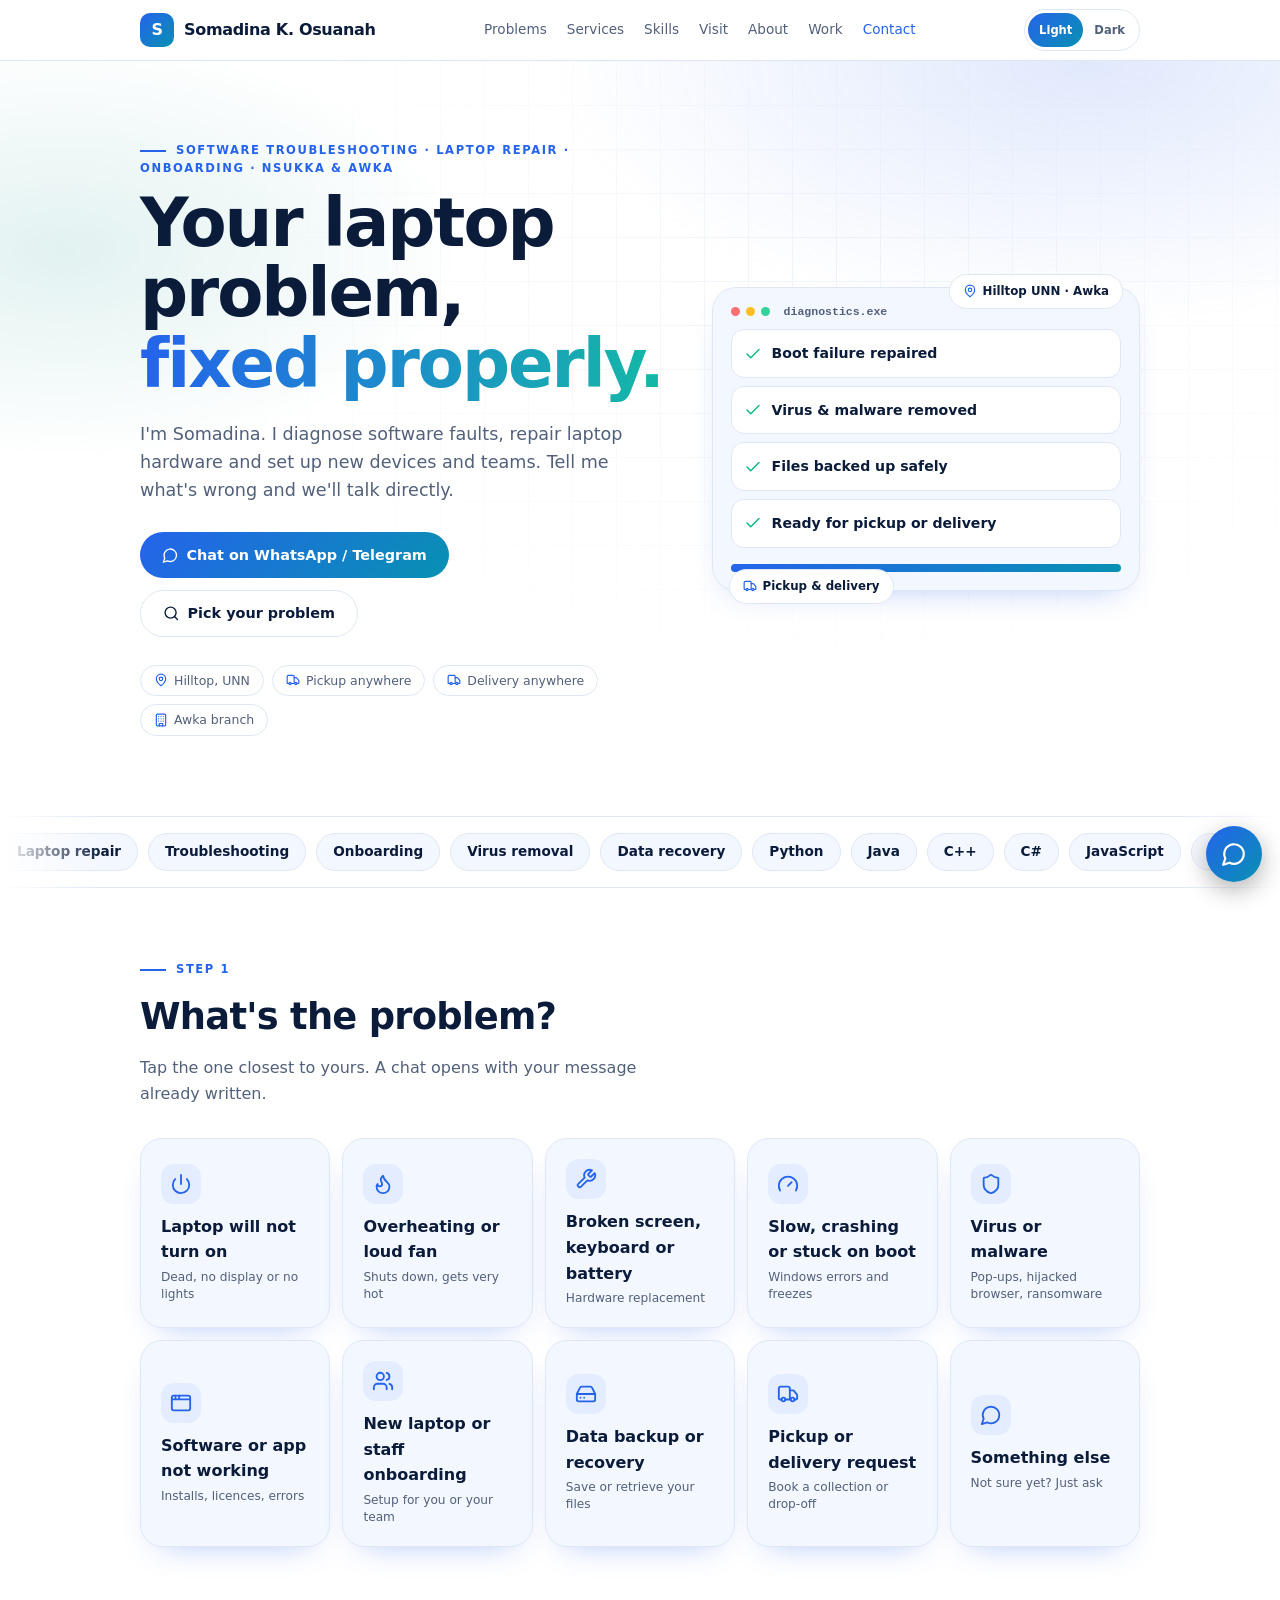
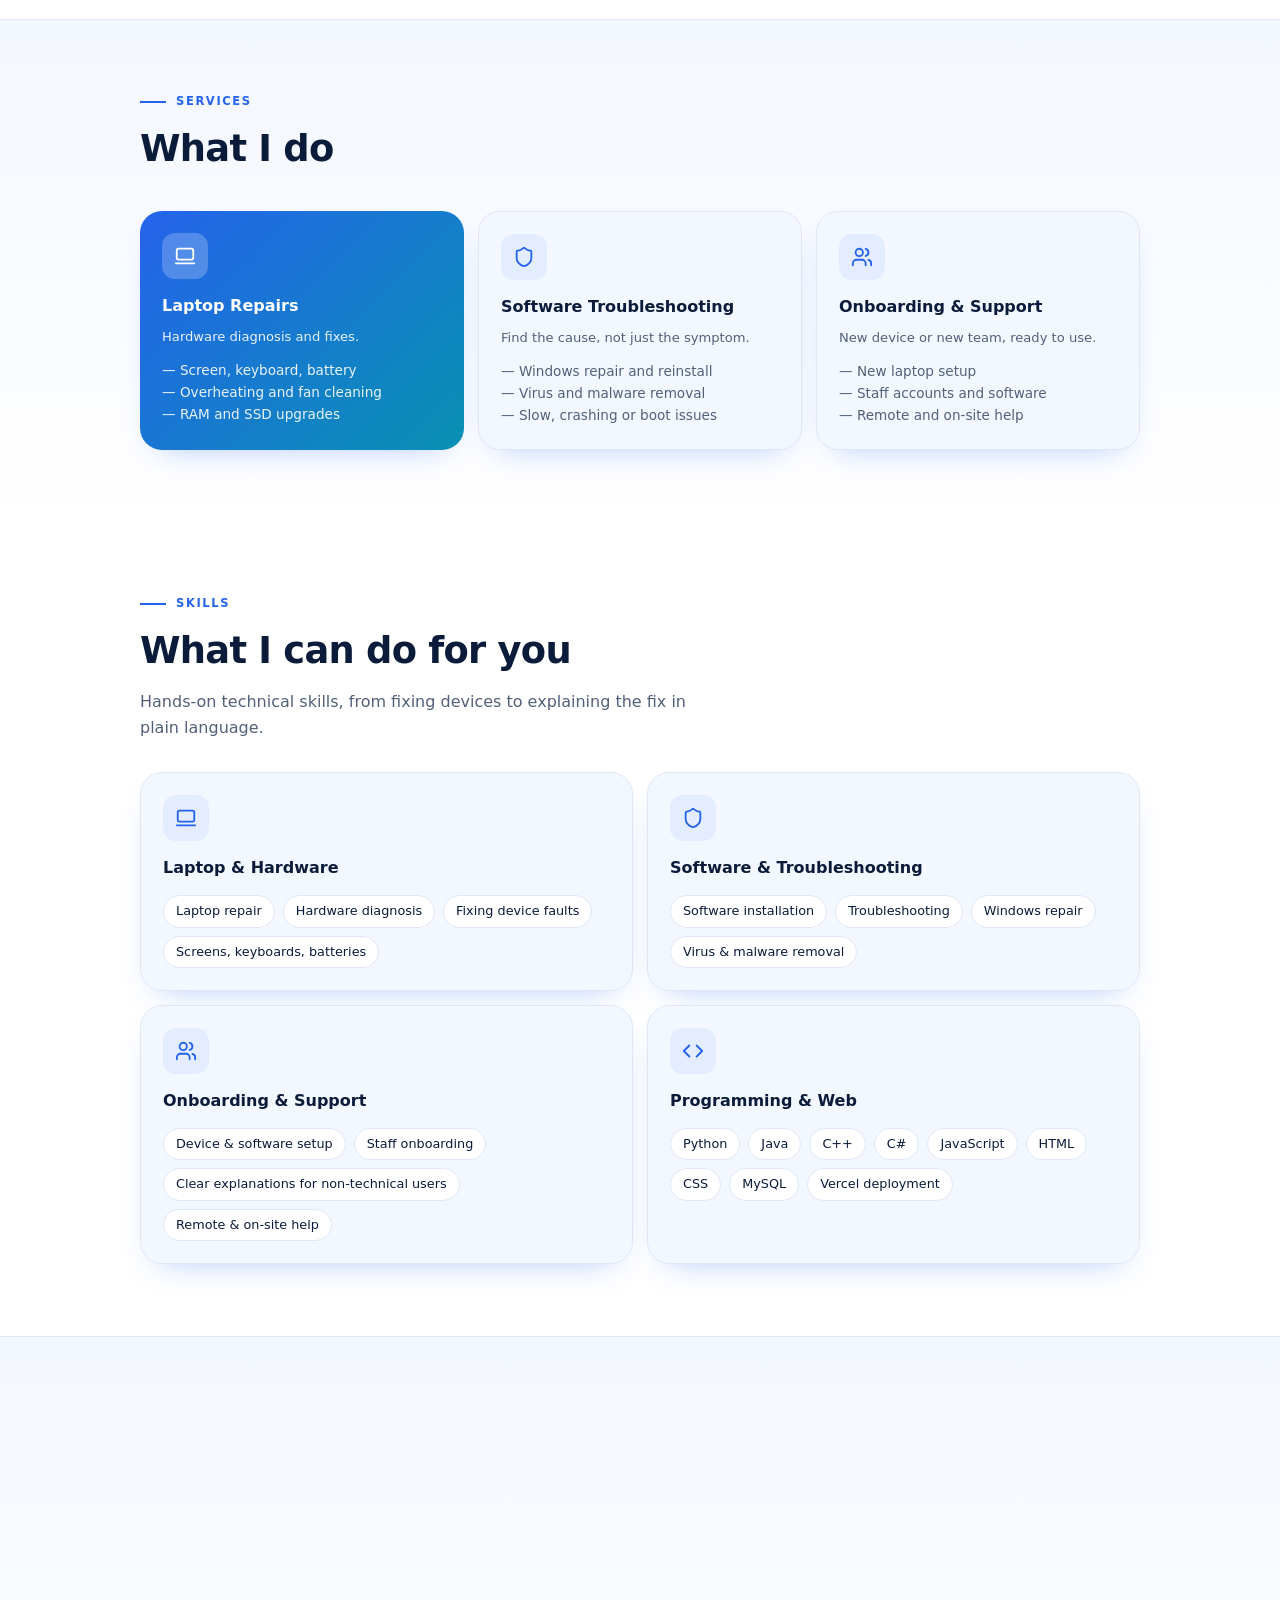
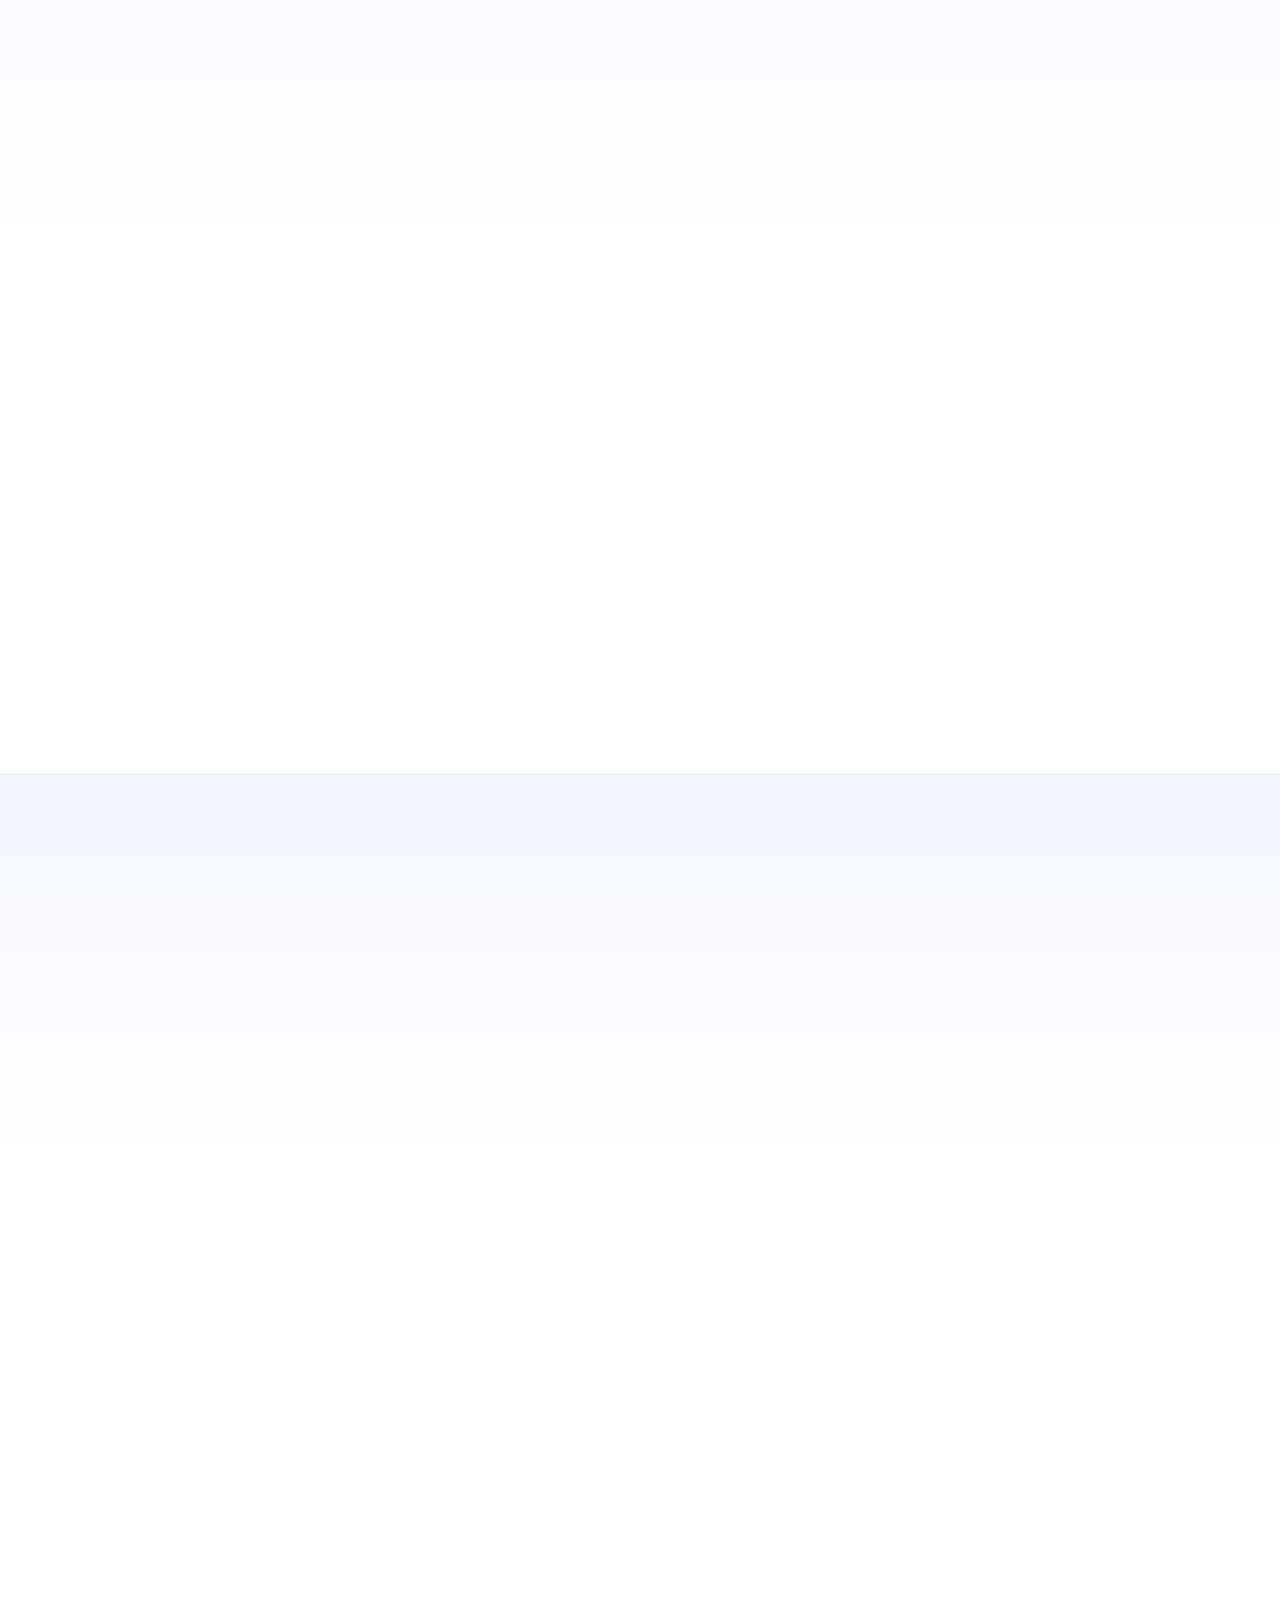
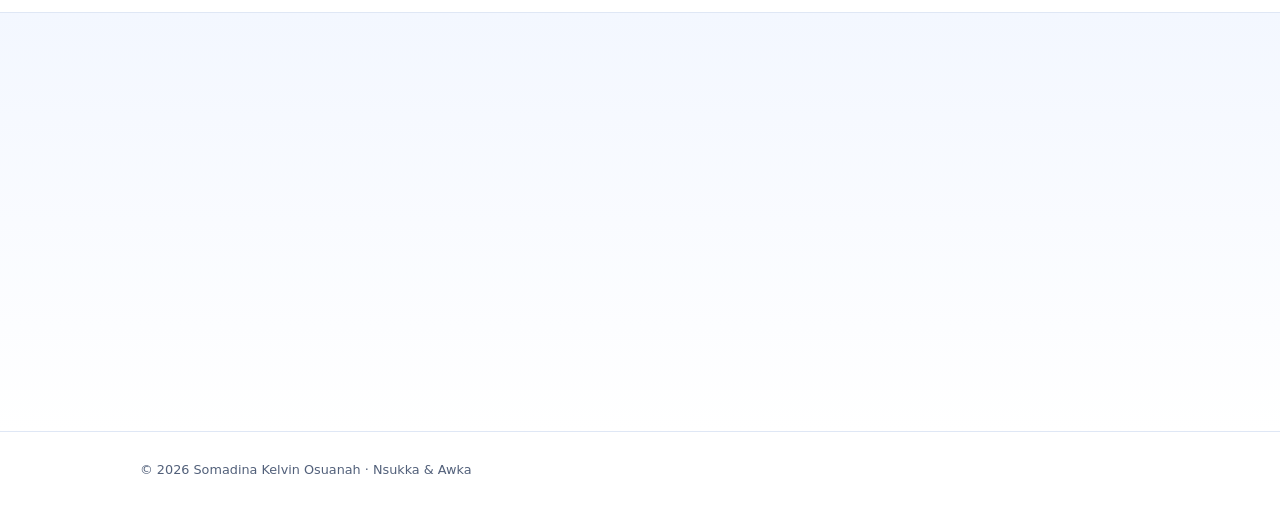
==== index.html @ 4b875bbc "Rename Index.html to index.html" ====
<!DOCTYPE html>
<html lang="en" data-theme="dark">
<head>
<meta charset="UTF-8">
<meta name="viewport" content="width=device-width, initial-scale=1, viewport-fit=cover">
<meta name="theme-color" content="#060b1a">
<title>Somadina Kelvin Osuanah | Software Troubleshooting & Laptop Repair</title>
<meta name="description" content="Software troubleshooting, laptop repairs and tech onboarding. Chat directly on WhatsApp or Telegram.">
<script>
/* Runs before first paint: sets saved theme (no flash) and enables animations only when JS works */
(function(d){d.className='js';var t='dark';try{t=localStorage.getItem('sk_theme')}catch(e){}if(t!=='light'&&t!=='dark')t=(window.matchMedia&&matchMedia('(prefers-color-scheme: light)').matches)?'light':'dark';d.dataset.theme=t})(document.documentElement)
</script>
<style>
:root{--r:22px;--f:system-ui,-apple-system,"Segoe UI",Roboto,"Helvetica Neue",Arial,sans-serif;--e:cubic-bezier(.22,.8,.3,1)}
[data-theme=light]{--bg:#fff;--fg:#0b1b3a;--muted:#52607a;--card:#f3f7ff;--line:#dfe7f5;--a:#2563eb;--tint:#e3edff;--btn:linear-gradient(135deg,#2563eb,#0891b2);--btn-fg:#fff;--sh:0 14px 34px -20px rgba(37,99,235,.45);--glow:radial-gradient(60% 50% at 85% 0%,rgba(37,99,235,.14),transparent 70%),radial-gradient(45% 40% at 5% 25%,rgba(13,148,136,.12),transparent 70%)}
[data-theme=dark]{--bg:#060b1a;--fg:#eaf0ff;--muted:#93a3c4;--card:#0e1630;--line:#1e2b4f;--a:#5b9bff;--tint:#13244d;--btn:linear-gradient(135deg,#3b82f6,#22d3ee);--btn-fg:#04122b;--sh:0 0 0 1px rgba(91,155,255,.07),0 18px 40px -22px rgba(59,130,246,.55);--glow:radial-gradient(60% 50% at 85% 0%,rgba(91,155,255,.28),transparent 70%),radial-gradient(45% 40% at 5% 25%,rgba(139,92,246,.2),transparent 70%)}
*{box-sizing:border-box;margin:0}
html{scroll-behavior:smooth}
body{font-family:var(--f);-webkit-text-size-adjust:100%;-webkit-tap-highlight-color:transparent;padding:env(safe-area-inset-top) env(safe-area-inset-right) env(safe-area-inset-bottom) env(safe-area-inset-left);background:var(--bg);color:var(--fg);line-height:1.6;transition:background .3s,color .3s}
a{color:inherit}
.wrap{max-width:1040px;margin:0 auto;padding:0 20px}
section{padding:72px 0}
h1{font-size:clamp(2.2rem,7vw,4.2rem);line-height:1.05;letter-spacing:-.03em;font-weight:800}
h2{font-size:clamp(1.6rem,4vw,2.3rem);letter-spacing:-.02em;font-weight:800;margin-bottom:8px}
.eyebrow{font-size:.72rem;letter-spacing:.14em;text-transform:uppercase;color:var(--a);font-weight:700;margin-bottom:10px}
.sub{color:var(--muted);max-width:560px}
header{position:sticky;top:0;z-index:20;background:var(--bg);border-bottom:1px solid var(--line)}
@media(min-width:900px) and (hover:hover){header{background:color-mix(in srgb,var(--bg) 85%,transparent);-webkit-backdrop-filter:blur(12px);backdrop-filter:blur(12px)}}
.bar{display:flex;align-items:center;justify-content:space-between;height:60px;gap:12px}
.brand{font-weight:800;text-decoration:none;letter-spacing:-.02em}
nav{display:flex;gap:20px;font-size:.85rem;color:var(--muted)}
nav a{text-decoration:none}nav a:hover{color:var(--fg)}
.themes{display:flex;border:1px solid var(--line);border-radius:99px;padding:3px}
.themes button{min-height:34px;border:0;background:none;color:var(--muted);font:600 .72rem var(--f);padding:6px 11px;border-radius:99px;cursor:pointer}
.themes button.on{background:var(--btn);color:var(--btn-fg)}
.btn{min-height:46px;display:inline-flex;align-items:center;justify-content:center;gap:8px;border:0;cursor:pointer;font:700 .9rem var(--f);padding:14px 22px;border-radius:99px;background:var(--btn);color:var(--btn-fg);text-decoration:none;transition:transform .15s}
.btn:hover{transform:translateY(-2px)}
.btn.ghost{background:none;color:var(--fg);border:1px solid var(--line)}
.hero{background:var(--glow);padding:80px 0 80px;position:relative;overflow:hidden}
.hero p{margin:20px 0 28px;font-size:1.1rem;color:var(--muted);max-width:560px}
.row{display:flex;flex-wrap:wrap;gap:12px}
.tags{display:flex;flex-wrap:wrap;gap:8px;margin-top:28px}
.tags span{border:1px solid var(--line);border-radius:99px;padding:5px 13px;font-size:.78rem;color:var(--muted)}
.grid{display:grid;gap:14px;margin-top:32px}
.g4{grid-template-columns:repeat(auto-fill,minmax(230px,1fr))}
.g3{grid-template-columns:repeat(auto-fill,minmax(290px,1fr))}
.card{background:var(--card);border:1px solid var(--line);border-radius:var(--r);padding:22px;box-shadow:var(--sh);text-align:left;color:var(--fg);font:inherit}
button.card{cursor:pointer;transition:transform .15s,border-color .15s}
button.card:hover{transform:translateY(-3px);border-color:var(--fg)}
.card b{display:block;font-size:1rem;margin-bottom:4px}
.card small{color:var(--muted);font-size:.82rem}
.num{font-size:2.6rem;font-weight:800;line-height:1;margin-bottom:10px;display:block;color:transparent;-webkit-text-stroke:1.5px #f97316}
.card ul{list-style:none;padding:0;margin-top:12px;font-size:.85rem;color:var(--muted)}
.card li:before{content:"— "}
.band{background:linear-gradient(180deg,var(--card),var(--bg));border-top:1px solid var(--line)}
.contact{display:grid;gap:12px;margin-top:28px;max-width:420px}
footer{border-top:1px solid var(--line);padding:28px 0;font-size:.8rem;color:var(--muted)}
.fab{position:fixed;right:max(18px,env(safe-area-inset-right));bottom:max(18px,env(safe-area-inset-bottom));z-index:30;width:56px;height:56px;border-radius:50%;border:0;background:var(--btn);color:var(--btn-fg);font:800 .7rem var(--f);cursor:pointer;box-shadow:0 8px 24px rgba(0,0,0,.3)}
dialog{border:1px solid var(--line);border-radius:24px;background:var(--bg);color:var(--fg);padding:26px;width:min(440px,92vw)}
dialog::backdrop{background:rgba(0,0,0,.65)}
dialog label{display:block;font-size:.75rem;font-weight:600;color:var(--muted);margin:14px 0 6px}
dialog input,dialog select,dialog textarea{width:100%;padding:12px 14px;border-radius:12px;border:1px solid var(--line);background:var(--card);color:var(--fg);font:inherit;font-size:16px}
.two{display:grid;grid-template-columns:1fr 1fr;gap:10px;margin-top:20px}
#toast{position:fixed;left:50%;bottom:90px;transform:translate(-50%,20px);opacity:0;background:var(--fg);color:var(--bg);padding:12px 18px;border-radius:12px;font-size:.82rem;font-weight:600;transition:.3s;z-index:50;pointer-events:none;max-width:90vw;text-align:center}
#toast.show{opacity:1;transform:translate(-50%,0)}

.i{width:1.25em;height:1.25em;stroke:currentColor;fill:none;stroke-width:2;stroke-linecap:round;stroke-linejoin:round;flex:none}
.ico{width:46px;height:46px;border-radius:13px;border:0;background:var(--tint);color:var(--a);display:grid;place-items:center;margin-bottom:14px}
.ico .i{width:22px;height:22px}
.btn .i{width:1.15em;height:1.15em}
.fab .i{width:26px;height:26px}.fab{display:grid;place-items:center}
.tags span{display:inline-flex;align-items:center;gap:6px}.tags .i{width:14px;height:14px;color:var(--a)}
.hl{background:linear-gradient(90deg,var(--a),#14b8a6);-webkit-background-clip:text;background-clip:text;color:transparent;-webkit-text-fill-color:transparent}
.chips{display:flex;flex-wrap:wrap;gap:8px;margin-top:14px}.chips span{border:1px solid var(--line);background:var(--bg);border-radius:99px;padding:5px 12px;font-size:.8rem}
.loc .i{color:var(--a)}
.g2{grid-template-columns:repeat(auto-fill,minmax(250px,1fr))}
.loc{display:flex;gap:10px;align-items:flex-start;color:var(--muted);font-size:.88rem;margin-top:14px;max-width:420px}.loc .i{margin-top:3px;color:var(--fg)}

.brand{display:flex;align-items:center;gap:10px}
.lg{font-style:normal;width:34px;height:34px;border-radius:10px;background:var(--btn);color:var(--btn-fg);display:grid;place-items:center}
.eyebrow:before{content:"";display:inline-block;width:26px;height:2px;background:var(--a);margin-right:10px;vertical-align:middle}
.hero:before{content:"";position:absolute;inset:0;opacity:.5;background-image:linear-gradient(var(--line) 1px,transparent 1px),linear-gradient(90deg,var(--line) 1px,transparent 1px);background-size:44px 44px;-webkit-mask-image:radial-gradient(70% 70% at 65% 30%,#000,transparent 75%);mask-image:radial-gradient(70% 70% at 65% 30%,#000,transparent 75%)}
.hg{position:relative;display:grid;gap:48px;align-items:center}
@media(min-width:900px){.hg{grid-template-columns:1.1fr .9fr}}
.dev{position:relative;background:var(--card);border:1px solid var(--line);border-radius:24px;padding:18px;box-shadow:var(--sh)}
.dh{display:flex;align-items:center;gap:6px;margin-bottom:12px;font:600 .72rem/1 ui-monospace,Menlo,Consolas,monospace;color:var(--muted)}
.dh i{width:9px;height:9px;border-radius:50%;background:#f87171}.dh i:nth-child(2){background:#fbbf24}.dh i:nth-child(3){background:#34d399}.dh span{margin-left:8px}
.dl{display:flex;gap:10px;align-items:center;padding:12px;border-radius:13px;background:var(--bg);border:1px solid var(--line);margin-top:8px;font-size:.88rem;font-weight:600}
.dl .i{color:#10b981;width:18px;height:18px}
.pb{height:8px;border-radius:9px;background:var(--tint);margin-top:16px;overflow:hidden}
.pb b{display:block;height:100%;background:var(--btn);transform-origin:left;animation:fill 3.4s var(--e) infinite}
.fl{position:absolute;display:flex;gap:6px;align-items:center;background:var(--bg);border:1px solid var(--line);box-shadow:var(--sh);border-radius:99px;padding:7px 13px;font-size:.74rem;font-weight:700;animation:float 4s ease-in-out infinite}
.fl .i{width:14px;height:14px;color:var(--a)}.f1{top:-14px;right:16px}.f2{bottom:-14px;left:16px;animation-delay:-2s}
.mq{overflow:hidden;padding:16px 0;border-block:1px solid var(--line);-webkit-mask-image:linear-gradient(90deg,transparent,#000 8%,#000 92%,transparent);mask-image:linear-gradient(90deg,transparent,#000 8%,#000 92%,transparent)}
.mq div{display:flex;gap:10px;width:max-content;animation:mq 32s linear infinite}
.mq span{border:1px solid var(--line);background:var(--card);border-radius:99px;padding:7px 16px;font-size:.85rem;font-weight:600;white-space:nowrap}
.feat{background:var(--btn);color:var(--btn-fg);border:0}.feat small,.feat ul{color:inherit;opacity:.9}.feat .ico{background:rgba(255,255,255,.22);color:inherit}
@media(min-width:760px){.span2{grid-column:span 2}}
button.card:hover,.card:hover{border-color:var(--a)}
.cg{display:grid;gap:32px;align-items:center}
@media(min-width:900px){.cg{grid-template-columns:1fr 1fr}}
.cta{display:grid;gap:12px;padding:26px;border-radius:26px;background:var(--btn);color:var(--btn-fg);box-shadow:var(--sh)}
.cta .btn{background:var(--bg);color:var(--fg)}.cta .btn.ghost{background:rgba(255,255,255,.16);color:inherit;border-color:rgba(255,255,255,.4)}
.js .dev,.js .dl{opacity:0}.go .dev{animation:rise .8s var(--e) .3s both}.go .dl{animation:rise .6s var(--e) both}
.dl:nth-child(2){animation-delay:.6s!important}.dl:nth-child(3){animation-delay:.8s!important}.dl:nth-child(4){animation-delay:1s!important}.dl:nth-child(5){animation-delay:1.2s!important}
@keyframes fill{0%{transform:scaleX(0)}70%,100%{transform:scaleX(1)}}
@keyframes float{50%{transform:translateY(-7px)}}
@keyframes mq{to{transform:translateX(-50%)}}

section{scroll-margin-top:64px}
body{overflow-x:clip}
nav a.on,.menu a.on{color:var(--a)}
.bg{width:44px;height:44px;display:grid;place-items:center;border:1px solid var(--line);border-radius:12px;background:var(--card);color:var(--fg);cursor:pointer}
.bg .i{width:22px;height:22px}
.menu{position:absolute;left:0;right:0;top:100%;background:var(--bg);border-bottom:1px solid var(--line);padding:6px 20px 20px;box-shadow:var(--sh);animation:drop .25s var(--e)}
.menu[hidden]{display:none}
.menu a{display:block;padding:14px 2px;border-bottom:1px solid var(--line);font-weight:600;text-decoration:none}
@keyframes drop{from{opacity:0;transform:translateY(-8px)}to{opacity:1;transform:none}}
.sub{margin-top:8px}
.g3{grid-template-columns:1fr}
@media(min-width:900px){.g3{grid-template-columns:repeat(3,1fr)}}
#skills .g3{grid-template-columns:1fr}
@media(min-width:720px){#skills .g3{grid-template-columns:repeat(2,1fr)}}
#problems{grid-template-columns:repeat(2,1fr);gap:12px}
#problems .card{padding:16px}#problems small{font-size:.76rem;display:block;line-height:1.4}#problems .ico{width:40px;height:40px;margin-bottom:10px}
@media(min-width:1000px){#problems{grid-template-columns:repeat(5,1fr)}#problems .card{padding:20px}}
#visit .g2{grid-template-columns:repeat(2,1fr);gap:12px}#visit .card{padding:16px}
@media(min-width:1000px){#visit .g2{grid-template-columns:repeat(4,1fr)}#visit .card{padding:22px}}
/* ---------- Loading + animations (transform/opacity only: smooth on budget phones) ---------- */
#loader{position:fixed;inset:0;z-index:100;display:grid;place-items:center;background:var(--bg);transition:opacity .45s var(--e),visibility .45s;animation:loaderFailsafe .01s 3.5s forwards}
#loader.done{opacity:0;visibility:hidden}
.mark{width:58px;height:58px;border-radius:16px;display:grid;place-items:center;font-weight:800;font-size:1.5rem;background:var(--btn);color:var(--btn-fg);animation:breathe 1.4s ease-in-out infinite}
.ring{position:absolute;width:92px;height:92px;border-radius:50%;border:2px solid var(--line);border-top-color:var(--a);animation:spin .9s linear infinite}
.lwrap{position:relative;display:grid;place-items:center;width:92px;height:92px}
@keyframes spin{to{transform:rotate(360deg)}}
@keyframes breathe{50%{transform:scale(.9);opacity:.8}}
@keyframes loaderFailsafe{to{opacity:0;visibility:hidden}}
@keyframes rise{from{opacity:0;transform:translateY(22px)}to{opacity:1;transform:none}}
@keyframes pop{from{opacity:0;transform:translateY(16px) scale(.97)}to{opacity:1;transform:none}}
@keyframes fade{from{opacity:0}to{opacity:1}}
.js .hero .eyebrow,.js .hero h1,.js .hero p,.js .hero .row,.js .hero .tags{opacity:0}
.go .hero .eyebrow,.go .hero h1,.go .hero p,.go .hero .row,.go .hero .tags{animation:rise .7s var(--e) both}
.go .hero h1{animation-delay:.08s}.go .hero p{animation-delay:.16s}.go .hero .row{animation-delay:.24s}.go .hero .tags{animation-delay:.32s}
.js .rv{opacity:0;transform:translateY(24px);transition:opacity .6s var(--e),transform .6s var(--e);transition-delay:var(--d,0s)}
.js .rv.in{opacity:1;transform:none}
dialog[open]{animation:pop .3s var(--e)}
dialog[open]::backdrop{animation:fade .3s ease}
.btn:active,button.card:active{transform:scale(.97)}
section:not(.hero){content-visibility:auto;contain-intrinsic-size:auto 520px}
@media(prefers-reduced-motion:reduce){*,*:before,*:after{animation-duration:.01ms!important;animation-delay:0s!important;transition-duration:.01ms!important;scroll-behavior:auto!important}.js .rv,.js .hero *,.js .dl{opacity:1!important;transform:none!important}}
@media(min-width:1000px){nav{display:flex}.bg,.menu{display:none!important}.themes{margin-left:0}}
@media(max-width:999px){nav{display:none}.themes{margin-left:auto}}
@media(max-width:480px){.brand span{display:none}section{padding:56px 0}footer{padding-bottom:96px}}
</style>
</head>
<body>
<svg width="0" height="0" style="position:absolute" aria-hidden="true"><defs>
<symbol id="laptop" viewBox="0 0 24 24"><rect x="3" y="4" width="18" height="12" rx="2"/><path d="M2 20h20"/></symbol>
<symbol id="power" viewBox="0 0 24 24"><path d="M12 2v10"/><path d="M18.4 6.6a9 9 0 1 1-12.77.04"/></symbol>
<symbol id="flame" viewBox="0 0 24 24"><path d="M8.5 14.5A2.5 2.5 0 0 0 11 12c0-1.38-.5-2-1-3-1.07-2.14-.22-4.05 2-6 .5 2.5 2 4.9 4 6.5 2 1.6 3 3.5 3 5.5a7 7 0 1 1-14 0c0-1.15.43-2.29 1-3a2.5 2.5 0 0 0 2.5 2.5z"/></symbol>
<symbol id="wrench" viewBox="0 0 24 24"><path d="M14.7 6.3a1 1 0 0 0 0 1.4l1.6 1.6a1 1 0 0 0 1.4 0l3.77-3.77a6 6 0 0 1-7.94 7.94l-6.91 6.91a2.12 2.12 0 0 1-3-3l6.91-6.91a6 6 0 0 1 7.94-7.94l-3.76 3.76z"/></symbol>
<symbol id="gauge" viewBox="0 0 24 24"><path d="m12 14 4-4"/><path d="M3.34 19a10 10 0 1 1 17.32 0"/></symbol>
<symbol id="shield" viewBox="0 0 24 24"><path d="M20 13c0 5-3.5 7.5-7.66 8.95a1 1 0 0 1-.67-.01C7.5 20.5 4 18 4 13V6a1 1 0 0 1 1-1c2 0 4.5-1.2 6.24-2.72a1.17 1.17 0 0 1 1.52 0C14.51 3.81 17 5 19 5a1 1 0 0 1 1 1z"/></symbol>
<symbol id="app" viewBox="0 0 24 24"><rect x="2" y="4" width="20" height="16" rx="2"/><path d="M2 8h20M6 4v4M10 4v4"/></symbol>
<symbol id="users" viewBox="0 0 24 24"><path d="M16 21v-2a4 4 0 0 0-4-4H6a4 4 0 0 0-4 4v2"/><circle cx="9" cy="7" r="4"/><path d="M22 21v-2a4 4 0 0 0-3-3.87M16 3.13a4 4 0 0 1 0 7.75"/></symbol>
<symbol id="drive" viewBox="0 0 24 24"><path d="M22 12H2"/><path d="M5.45 5.11 2 12v6a2 2 0 0 0 2 2h16a2 2 0 0 0 2-2v-6l-3.45-6.89A2 2 0 0 0 16.76 4H7.24a2 2 0 0 0-1.79 1.11z"/><path d="M6 16h.01M10 16h.01"/></symbol>
<symbol id="chat" viewBox="0 0 24 24"><path d="M7.9 20A9 9 0 1 0 4 16.1L2 22Z"/></symbol>
<symbol id="send" viewBox="0 0 24 24"><path d="m22 2-7 20-4-9-9-4Z"/><path d="M22 2 11 13"/></symbol>
<symbol id="phone" viewBox="0 0 24 24"><path d="M22 16.92v3a2 2 0 0 1-2.18 2 19.79 19.79 0 0 1-8.63-3.07 19.5 19.5 0 0 1-6-6 19.79 19.79 0 0 1-3.07-8.67A2 2 0 0 1 4.11 2h3a2 2 0 0 1 2 1.72c.13.96.36 1.9.7 2.81a2 2 0 0 1-.45 2.11L8.09 9.91a16 16 0 0 0 6 6l1.27-1.27a2 2 0 0 1 2.11-.45c.91.34 1.85.57 2.81.7A2 2 0 0 1 22 16.92z"/></symbol>
<symbol id="mail" viewBox="0 0 24 24"><rect x="2" y="4" width="20" height="16" rx="2"/><path d="m22 7-8.97 5.7a1.94 1.94 0 0 1-2.06 0L2 7"/></symbol>
<symbol id="pin" viewBox="0 0 24 24"><path d="M20 10c0 6-8 12-8 12s-8-6-8-12a8 8 0 0 1 16 0Z"/><circle cx="12" cy="10" r="3"/></symbol>
<symbol id="truck" viewBox="0 0 24 24"><path d="M14 18V6a2 2 0 0 0-2-2H4a2 2 0 0 0-2 2v11a1 1 0 0 0 1 1h2M15 18H9"/><path d="M19 18h2a1 1 0 0 0 1-1v-3.65a1 1 0 0 0-.22-.62l-3.48-4.35A1 1 0 0 0 17.52 8H14"/><circle cx="17" cy="18" r="2"/><circle cx="7" cy="18" r="2"/></symbol>
<symbol id="building" viewBox="0 0 24 24"><rect x="4" y="2" width="16" height="20" rx="2"/><path d="M9 22v-4h6v4M8 6h.01M12 6h.01M16 6h.01M8 10h.01M12 10h.01M16 10h.01M8 14h.01M12 14h.01M16 14h.01"/></symbol>
<symbol id="door" viewBox="0 0 24 24"><path d="M13 4h3a2 2 0 0 1 2 2v14M2 20h3M13 20h9"/><path d="M10 12v.01"/><path d="M13 4.562v16.157a1 1 0 0 1-1.242.97L5 20V5.562a2 2 0 0 1 1.515-1.94l4-1A2 2 0 0 1 13 4.561Z"/></symbol>
<symbol id="search" viewBox="0 0 24 24"><circle cx="11" cy="11" r="8"/><path d="m21 21-4.3-4.3"/></symbol>
<symbol id="check" viewBox="0 0 24 24"><path d="M20 6 9 17l-5-5"/></symbol>
<symbol id="code" viewBox="0 0 24 24"><path d="m16 18 6-6-6-6M8 6l-6 6 6 6"/></symbol>
<symbol id="burger" viewBox="0 0 24 24"><path d="M4 6h16M4 12h16M4 18h16"/></symbol>
<symbol id="x" viewBox="0 0 24 24"><path d="M18 6 6 18M6 6l12 12"/></symbol>
<symbol id="cap" viewBox="0 0 24 24"><path d="M21.42 10.92a1 1 0 0 0-.02-1.84L12.83 5.18a2 2 0 0 0-1.66 0L2.6 9.08a1 1 0 0 0 0 1.83l8.58 3.91a2 2 0 0 0 1.66 0z"/><path d="M22 10v6M6 12.5V16a6 3 0 0 0 12 0v-3.5"/></symbol>
</defs></svg>
<div id="loader" aria-hidden="true"><div class="lwrap"><div class="ring"></div><div class="mark">S</div></div></div>

<header><div class="wrap bar">
  <a class="brand" href="#top"><i class="lg">S</i><span>Somadina K. Osuanah</span></a>
  <nav><a href="#problem">Problems</a><a href="#services">Services</a><a href="#skills">Skills</a><a href="#visit">Visit</a><a href="#about">About</a><a href="#work">Work</a><a href="#contact">Contact</a></nav>
  <div class="themes" role="group" aria-label="Theme">
    <button data-t="light">Light</button><button data-t="dark">Dark</button>
  </div>
  <button class="bg" id="bg" aria-label="Menu" aria-expanded="false" aria-controls="menu"><svg class="i"><use href="#burger"/></svg></button>
</div>
<div class="menu" id="menu" hidden><a href="#problem">Problems</a><a href="#services">Services</a><a href="#skills">Skills</a><a href="#visit">Visit</a><a href="#about">About</a><a href="#work">Work</a><a href="#contact">Contact</a><button class="btn" style="width:100%;margin-top:14px" onclick="openChat('')"><svg class="i" aria-hidden="true"><use href="#chat"/></svg> Chat now</button></div></header>

<main id="top">
<section class="hero"><div class="wrap hg"><div>
  <div class="eyebrow">Software troubleshooting · Laptop repair · Onboarding · Nsukka &amp; Awka</div>
  <h1>Your laptop problem,<br><span class="hl">fixed properly.</span></h1>
  <p>I'm Somadina. I diagnose software faults, repair laptop hardware and set up new devices and teams. Tell me what's wrong and we'll talk directly.</p>
  <div class="row">
    <button class="btn" onclick="openChat('')"><svg class="i" aria-hidden="true"><use href="#chat"/></svg> Chat on WhatsApp / Telegram</button>
    <a class="btn ghost" href="#problem"><svg class="i" aria-hidden="true"><use href="#search"/></svg> Pick your problem</a>
  </div>
  <div class="tags"><span><svg class="i" aria-hidden="true"><use href="#pin"/></svg> Hilltop, UNN</span><span><svg class="i" aria-hidden="true"><use href="#truck"/></svg> Pickup anywhere</span><span><svg class="i" aria-hidden="true"><use href="#truck"/></svg> Delivery anywhere</span><span><svg class="i" aria-hidden="true"><use href="#building"/></svg> Awka branch</span></div>
</div>
  <div class="dev" aria-hidden="true">
    <div class="dh"><i></i><i></i><i></i><span>diagnostics.exe</span></div>
    <div class="dl"><svg class="i" aria-hidden="true"><use href="#check"/></svg> Boot failure repaired</div>
    <div class="dl"><svg class="i" aria-hidden="true"><use href="#check"/></svg> Virus &amp; malware removed</div>
    <div class="dl"><svg class="i" aria-hidden="true"><use href="#check"/></svg> Files backed up safely</div>
    <div class="dl"><svg class="i" aria-hidden="true"><use href="#check"/></svg> Ready for pickup or delivery</div>
    <div class="pb"><b></b></div>
    <div class="fl f1"><svg class="i" aria-hidden="true"><use href="#pin"/></svg> Hilltop UNN · Awka</div>
    <div class="fl f2"><svg class="i" aria-hidden="true"><use href="#truck"/></svg> Pickup &amp; delivery</div>
  </div>
</div></section>

<div class="mq" aria-hidden="true"><div id="mq"></div></div>

<section id="problem"><div class="wrap">
  <div class="eyebrow">Step 1</div><h2>What's the problem?</h2>
  <p class="sub">Tap the one closest to yours. A chat opens with your message already written.</p>
  <div class="grid g4" id="problems"></div>
</div></section>

<section id="services" class="band"><div class="wrap">
  <div class="eyebrow">Services</div><h2>What I do</h2>
  <div class="grid g3">
    <div class="card feat"><div class="ico"><svg class="i" aria-hidden="true"><use href="#laptop"/></svg></div><b>Laptop Repairs</b><small>Hardware diagnosis and fixes.</small><ul><li>Screen, keyboard, battery</li><li>Overheating and fan cleaning</li><li>RAM and SSD upgrades</li></ul></div>
    <div class="card"><div class="ico"><svg class="i" aria-hidden="true"><use href="#shield"/></svg></div><b>Software Troubleshooting</b><small>Find the cause, not just the symptom.</small><ul><li>Windows repair and reinstall</li><li>Virus and malware removal</li><li>Slow, crashing or boot issues</li></ul></div>
    <div class="card"><div class="ico"><svg class="i" aria-hidden="true"><use href="#users"/></svg></div><b>Onboarding &amp; Support</b><small>New device or new team, ready to use.</small><ul><li>New laptop setup</li><li>Staff accounts and software</li><li>Remote and on-site help</li></ul></div>
  </div>
</div></section>

<section id="skills"><div class="wrap">
  <div class="eyebrow">Skills</div><h2>What I can do for you</h2>
  <p class="sub">Hands-on technical skills, from fixing devices to explaining the fix in plain language.</p>
  <div class="grid g3">
    <div class="card"><div class="ico"><svg class="i" aria-hidden="true"><use href="#laptop"/></svg></div><b>Laptop &amp; Hardware</b><div class="chips"><span>Laptop repair</span><span>Hardware diagnosis</span><span>Fixing device faults</span><span>Screens, keyboards, batteries</span></div></div>
    <div class="card"><div class="ico"><svg class="i" aria-hidden="true"><use href="#shield"/></svg></div><b>Software &amp; Troubleshooting</b><div class="chips"><span>Software installation</span><span>Troubleshooting</span><span>Windows repair</span><span>Virus &amp; malware removal</span></div></div>
    <div class="card"><div class="ico"><svg class="i" aria-hidden="true"><use href="#users"/></svg></div><b>Onboarding &amp; Support</b><div class="chips"><span>Device &amp; software setup</span><span>Staff onboarding</span><span>Clear explanations for non-technical users</span><span>Remote &amp; on-site help</span></div></div>
    <div class="card"><div class="ico"><svg class="i" aria-hidden="true"><use href="#code"/></svg></div><b>Programming &amp; Web</b><div class="chips"><span>Python</span><span>Java</span><span>C++</span><span>C#</span><span>JavaScript</span><span>HTML</span><span>CSS</span><span>MySQL</span><span>Vercel deployment</span></div></div>
  </div>
</div></section>

<section id="visit" class="band"><div class="wrap">
  <div class="eyebrow">Visit, pickup or delivery</div><h2>Get it to me, or I come to you</h2>
  <p class="sub">Pick whichever is easiest. Pickup and delivery are available anywhere.</p>
  <div class="grid g2">
    <div class="card"><div class="ico"><svg class="i" aria-hidden="true"><use href="#door"/></svg></div><b>Walk in</b><small>Hilltop, University of Nigeria, Nsukka (UNN).</small></div>
    <div class="card"><div class="ico"><svg class="i" aria-hidden="true"><use href="#truck"/></svg></div><b>Pickup anywhere</b><small>I come and collect your device from wherever you are.</small></div>
    <div class="card"><div class="ico"><svg class="i" aria-hidden="true"><use href="#truck"/></svg></div><b>Delivery anywhere</b><small>Repaired device brought back to you. Delivery charges apply.</small></div>
    <div class="card"><div class="ico"><svg class="i" aria-hidden="true"><use href="#building"/></svg></div><b>Awka branch</b><small>Also available in Awka, Anambra State.</small></div>
  </div>
</div></section>

<section><div class="wrap">
  <div class="eyebrow">Process</div><h2>How it works</h2>
  <div class="grid g3">
    <div class="card"><div class="ico"><svg class="i" aria-hidden="true"><use href="#search"/></svg></div><span class="num">01</span><b>Pick your problem</b><small>Choose it above, add a few details.</small></div>
    <div class="card"><div class="ico"><svg class="i" aria-hidden="true"><use href="#chat"/></svg></div><span class="num">02</span><b>Chat with me</b><small>WhatsApp or Telegram. I confirm the fault and the rate.</small></div>
    <div class="card"><div class="ico"><svg class="i" aria-hidden="true"><use href="#check"/></svg></div><span class="num">03</span><b>Get it fixed</b><small>Remote where possible, hands-on where needed.</small></div>
  </div>
</div></section>

<section id="about" class="band"><div class="wrap">
  <div class="eyebrow">About</div><div class="ico"><svg class="i" aria-hidden="true"><use href="#cap"/></svg></div><h2>Somadina Kelvin Osuanah</h2>
  <p class="sub">300-level Computer and Robotics Education student at the University of Nigeria, Nsukka. Self-taught across Python, Java, C++, C# and JavaScript, and experienced in solving real technical problems for real users. I fix the issue, then explain it clearly.</p>
</div></section>

<section id="work"><div class="wrap">
  <div class="eyebrow">Work</div><h2>Featured project</h2>
  <div class="grid"><div class="card"><b>UNN Computer &amp; Robotics Education Portal</b>
    <small>Department website with academic information, updates and resources. Built with HTML, Tailwind CSS and JavaScript.</small><br><br>
    <a class="btn ghost" href="https://computer-and-robotics-education.vercel.app" target="_blank" rel="noopener">View live site</a></div></div>
</div></section>

<section id="contact" class="band"><div class="wrap cg">
  <div><div class="eyebrow">Contact</div><h2>Ready to get it fixed?</h2><p class="sub">Same number for calls and WhatsApp. Telegram: @Rhomell0. Mon–Sat, 8:00 AM – 6:00 PM.</p><div class="loc"><svg class="i" aria-hidden="true"><use href="#pin"/></svg><span>Hilltop, UNN, Nsukka. Branch in Awka, Anambra. Pickup and delivery anywhere (delivery charges apply).</span></div></div>
  <div class="cta">
    <button class="btn" onclick="openChat('')"><svg class="i" aria-hidden="true"><use href="#chat"/></svg> WhatsApp</button>
    <button class="btn ghost" onclick="openChat('','telegram')"><svg class="i" aria-hidden="true"><use href="#send"/></svg> Telegram</button>
    <a class="btn ghost" id="call" href="#"><svg class="i" aria-hidden="true"><use href="#phone"/></svg> Call +234 802 617 9274</a>
    <a class="btn ghost" href="mailto:somadinakelvinosuanah@gmail.com"><svg class="i" aria-hidden="true"><use href="#mail"/></svg> somadinakelvinosuanah@gmail.com</a>
  </div>
</div></section>
</main>

<footer><div class="wrap">© 2026 Somadina Kelvin Osuanah · Nsukka &amp; Awka</div></footer>

<button class="fab" onclick="openChat('')" aria-label="Chat"><svg class="i" aria-hidden="true"><use href="#chat"/></svg></button>

<dialog id="dlg">
  <h3 style="font-size:1.2rem">Message Somadina</h3>
  <label for="svc">Problem</label><select id="svc"></select>
  <label for="nm">Your name (optional)</label><input id="nm">
  <label for="dt">Details (optional)</label><textarea id="dt" rows="3" placeholder="e.g. HP laptop, black screen after logo"></textarea>
  <div class="two">
    <button class="btn" onclick="send('whatsapp')"><svg class="i" aria-hidden="true"><use href="#chat"/></svg> WhatsApp</button>
    <button class="btn ghost" onclick="send('telegram')"><svg class="i" aria-hidden="true"><use href="#send"/></svg> Telegram</button>
  </div>
  <button class="btn ghost" style="width:100%;margin-top:10px;border:0" onclick="dlg.close()">Cancel</button>
</dialog>
<div id="toast"></div>

<script>
/* EDIT HERE: number in international format (digits only); Telegram @username without "@" */
const CONFIG={whatsappNumber:'2348026179274',telegramUsername:'Rhomell0'};
const PROBLEMS=[
 ['Laptop will not turn on','Dead, no display or no lights','power'],
 ['Overheating or loud fan','Shuts down, gets very hot','flame'],
 ['Broken screen, keyboard or battery','Hardware replacement','wrench'],
 ['Slow, crashing or stuck on boot','Windows errors and freezes','gauge'],
 ['Virus or malware','Pop-ups, hijacked browser, ransomware','shield'],
 ['Software or app not working','Installs, licences, errors','app'],
 ['New laptop or staff onboarding','Setup for you or your team','users'],
 ['Data backup or recovery','Save or retrieve your files','drive'],
 ['Pickup or delivery request','Book a collection or drop-off','truck'],
 ['Something else','Not sure yet? Just ask','chat']
];
const SK=['Laptop repair','Troubleshooting','Onboarding','Virus removal','Data recovery','Python','Java','C++','C#','JavaScript','HTML','CSS','MySQL','Vercel'];
const $=id=>document.getElementById(id),dlg=$('dlg');
$('problems').innerHTML=PROBLEMS.map(([t,s,ic],i)=>`<button class="card" onclick="openChat('${t}')"><div class="ico"><svg class="i" aria-hidden="true"><use href="#${ic}"/></svg></div><b>${t}</b><small>${s}</small></button>`).join('');
$('svc').innerHTML=PROBLEMS.map(([t])=>`<option>${t}</option>`).join('');
(h=>$('mq').innerHTML=h+h)(SK.map(x=>`<span>${x}</span>`).join(''));
$('call').href='tel:+'+CONFIG.whatsappNumber;

function openChat(p){if(p)$('svc').value=p;dlg.showModal()}
function toast(m){const t=$('toast');t.textContent=m;t.classList.add('show');setTimeout(()=>t.classList.remove('show'),4500)}
function copy(t){try{navigator.clipboard.writeText(t)}catch(e){const a=document.createElement('textarea');a.value=t;document.body.appendChild(a);a.select();document.execCommand('copy');a.remove()}}
function send(ch){
 const n=$('nm').value.trim(),d=$('dt').value.trim();
 const msg=`Hello Somadina, ${n?'my name is '+n+'. ':''}I found you through your website.\n\nProblem: ${$('svc').value}${d?'\nDetails: '+d:''}\n\nPlease let me know how we can fix this.`;
 dlg.close();
 if(ch==='whatsapp'){window.open(`https://wa.me/${CONFIG.whatsappNumber}?text=${encodeURIComponent(msg)}`,'_blank','noopener')}
 else{copy(msg);const u=CONFIG.telegramUsername.includes('YOUR_')?`https://t.me/+${CONFIG.whatsappNumber}`:`https://t.me/${CONFIG.telegramUsername}`;
  window.open(u,'_blank','noopener');toast('Message copied. Paste it in the Telegram chat and send.')}
}
function setTheme(t){document.documentElement.dataset.theme=t;document.querySelector('meta[name=theme-color]').content=t==='light'?'#ffffff':'#060b1a';document.querySelectorAll('.themes button').forEach(b=>b.classList.toggle('on',b.dataset.t===t));try{localStorage.setItem('sk_theme',t)}catch(e){}}
document.querySelectorAll('.themes button').forEach(b=>b.onclick=()=>setTheme(b.dataset.t));
setTheme(document.documentElement.dataset.theme);
/* Mobile menu + active link highlight */
const mn=$('menu'),bg=$('bg');
function menu(o){mn.hidden=!o;bg.setAttribute('aria-expanded',o);bg.querySelector('use').setAttribute('href',o?'#x':'#burger')}
bg.onclick=()=>menu(mn.hidden);
mn.onclick=e=>{if(e.target.closest('a,button'))menu(false)};
document.addEventListener('keydown',e=>{if(e.key==='Escape')menu(false)});
document.addEventListener('click',e=>{if(!mn.hidden&&!e.target.closest('header'))menu(false)});
if('IntersectionObserver' in window){const L=[...document.querySelectorAll('nav a,#menu a')];const so=new IntersectionObserver(es=>es.forEach(x=>{if(x.isIntersecting)L.forEach(a=>a.classList.toggle('on',a.getAttribute('href')==='#'+x.target.id))}),{rootMargin:'-45% 0px -50% 0px'});document.querySelectorAll('main section[id]').forEach(e=>so.observe(e))}


/* Loader hides on DOM ready (never waits for images/fonts): short minimum so it feels intentional, hard cap for slow nets */
const t0=performance.now(),root=document.documentElement;
function start(){
 const ld=$('loader');ld.classList.add('done');root.classList.add('go');
 setTimeout(()=>ld.remove(),600);
 const els=document.querySelectorAll('.eyebrow:not(.hero .eyebrow),section:not(.hero) h2,.sub,section:not(.hero) .card,.cta');
 els.forEach(e=>e.classList.add('rv'));
 document.querySelectorAll('.grid').forEach(g=>[...g.children].forEach((c,i)=>c.style.setProperty('--d',Math.min(i,6)*.07+'s')));
 if(!('IntersectionObserver' in window)){els.forEach(e=>e.classList.add('in'));return}
 const io=new IntersectionObserver(es=>es.forEach(x=>{if(x.isIntersecting){x.target.classList.add('in');io.unobserve(x.target)}}),{rootMargin:'0px 0px -8% 0px'});
 els.forEach(e=>io.observe(e));
}
setTimeout(start,Math.max(0,600-(performance.now()-t0)));
</script>
</body>
</html>
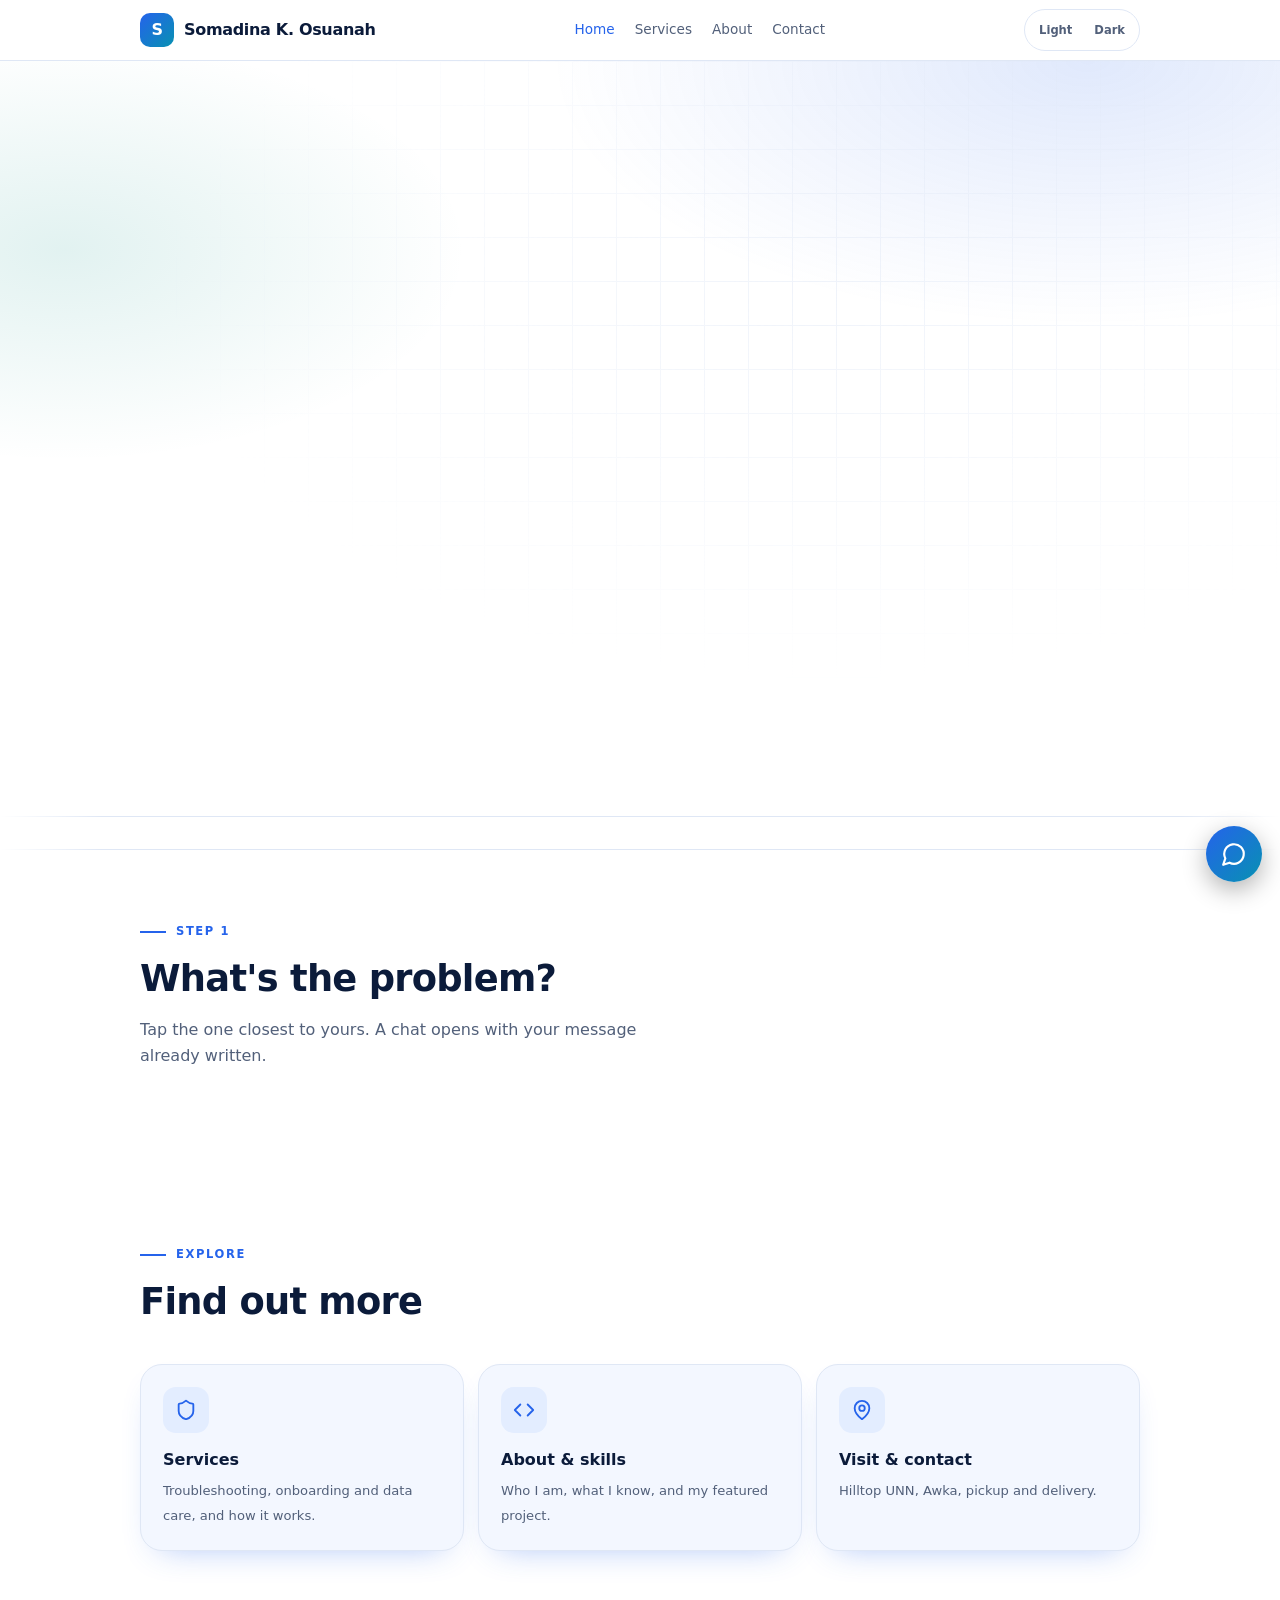
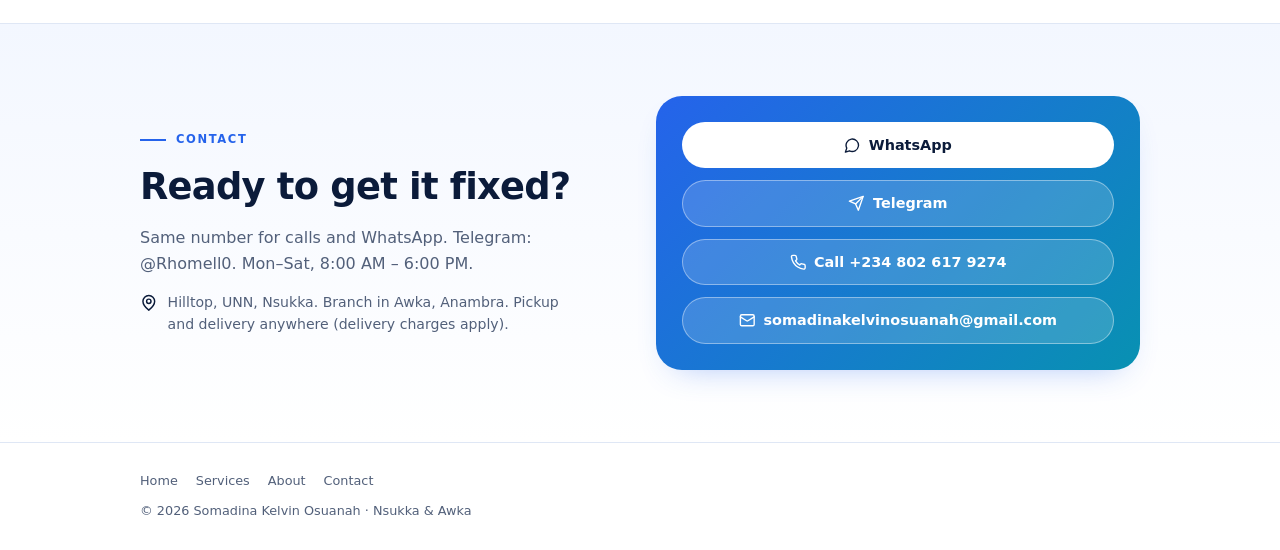
==== commit fe96a607: "Add files via upload" ====
--- a/index.html
+++ b/index.html
@@ -4,161 +4,17 @@
 <meta charset="UTF-8">
 <meta name="viewport" content="width=device-width, initial-scale=1, viewport-fit=cover">
 <meta name="theme-color" content="#060b1a">
-<title>Somadina Kelvin Osuanah | Software Troubleshooting & Laptop Repair</title>
-<meta name="description" content="Software troubleshooting, laptop repairs and tech onboarding. Chat directly on WhatsApp or Telegram.">
+<title>Somadina Kelvin Osuanah | Software Troubleshooting & Tech Onboarding</title>
+<meta name="description" content="Software troubleshooting and tech onboarding in Nsukka and Awka. Chat on WhatsApp or Telegram.">
 <script>
-/* Runs before first paint: sets saved theme (no flash) and enables animations only when JS works */
-(function(d){d.className='js';var t='dark';try{t=localStorage.getItem('sk_theme')}catch(e){}if(t!=='light'&&t!=='dark')t=(window.matchMedia&&matchMedia('(prefers-color-scheme: light)').matches)?'light':'dark';d.dataset.theme=t})(document.documentElement)
+(function(d){d.className='js';try{if(sessionStorage.getItem('sk_seen'))d.className+=' seen'}catch(e){}var t='dark';try{t=localStorage.getItem('sk_theme')}catch(e){}if(t!=='light'&&t!=='dark')t=(window.matchMedia&&matchMedia('(prefers-color-scheme: light)').matches)?'light':'dark';d.dataset.theme=t})(document.documentElement)
 </script>
-<style>
-:root{--r:22px;--f:system-ui,-apple-system,"Segoe UI",Roboto,"Helvetica Neue",Arial,sans-serif;--e:cubic-bezier(.22,.8,.3,1)}
-[data-theme=light]{--bg:#fff;--fg:#0b1b3a;--muted:#52607a;--card:#f3f7ff;--line:#dfe7f5;--a:#2563eb;--tint:#e3edff;--btn:linear-gradient(135deg,#2563eb,#0891b2);--btn-fg:#fff;--sh:0 14px 34px -20px rgba(37,99,235,.45);--glow:radial-gradient(60% 50% at 85% 0%,rgba(37,99,235,.14),transparent 70%),radial-gradient(45% 40% at 5% 25%,rgba(13,148,136,.12),transparent 70%)}
-[data-theme=dark]{--bg:#060b1a;--fg:#eaf0ff;--muted:#93a3c4;--card:#0e1630;--line:#1e2b4f;--a:#5b9bff;--tint:#13244d;--btn:linear-gradient(135deg,#3b82f6,#22d3ee);--btn-fg:#04122b;--sh:0 0 0 1px rgba(91,155,255,.07),0 18px 40px -22px rgba(59,130,246,.55);--glow:radial-gradient(60% 50% at 85% 0%,rgba(91,155,255,.28),transparent 70%),radial-gradient(45% 40% at 5% 25%,rgba(139,92,246,.2),transparent 70%)}
-*{box-sizing:border-box;margin:0}
-html{scroll-behavior:smooth}
-body{font-family:var(--f);-webkit-text-size-adjust:100%;-webkit-tap-highlight-color:transparent;padding:env(safe-area-inset-top) env(safe-area-inset-right) env(safe-area-inset-bottom) env(safe-area-inset-left);background:var(--bg);color:var(--fg);line-height:1.6;transition:background .3s,color .3s}
-a{color:inherit}
-.wrap{max-width:1040px;margin:0 auto;padding:0 20px}
-section{padding:72px 0}
-h1{font-size:clamp(2.2rem,7vw,4.2rem);line-height:1.05;letter-spacing:-.03em;font-weight:800}
-h2{font-size:clamp(1.6rem,4vw,2.3rem);letter-spacing:-.02em;font-weight:800;margin-bottom:8px}
-.eyebrow{font-size:.72rem;letter-spacing:.14em;text-transform:uppercase;color:var(--a);font-weight:700;margin-bottom:10px}
-.sub{color:var(--muted);max-width:560px}
-header{position:sticky;top:0;z-index:20;background:var(--bg);border-bottom:1px solid var(--line)}
-@media(min-width:900px) and (hover:hover){header{background:color-mix(in srgb,var(--bg) 85%,transparent);-webkit-backdrop-filter:blur(12px);backdrop-filter:blur(12px)}}
-.bar{display:flex;align-items:center;justify-content:space-between;height:60px;gap:12px}
-.brand{font-weight:800;text-decoration:none;letter-spacing:-.02em}
-nav{display:flex;gap:20px;font-size:.85rem;color:var(--muted)}
-nav a{text-decoration:none}nav a:hover{color:var(--fg)}
-.themes{display:flex;border:1px solid var(--line);border-radius:99px;padding:3px}
-.themes button{min-height:34px;border:0;background:none;color:var(--muted);font:600 .72rem var(--f);padding:6px 11px;border-radius:99px;cursor:pointer}
-.themes button.on{background:var(--btn);color:var(--btn-fg)}
-.btn{min-height:46px;display:inline-flex;align-items:center;justify-content:center;gap:8px;border:0;cursor:pointer;font:700 .9rem var(--f);padding:14px 22px;border-radius:99px;background:var(--btn);color:var(--btn-fg);text-decoration:none;transition:transform .15s}
-.btn:hover{transform:translateY(-2px)}
-.btn.ghost{background:none;color:var(--fg);border:1px solid var(--line)}
-.hero{background:var(--glow);padding:80px 0 80px;position:relative;overflow:hidden}
-.hero p{margin:20px 0 28px;font-size:1.1rem;color:var(--muted);max-width:560px}
-.row{display:flex;flex-wrap:wrap;gap:12px}
-.tags{display:flex;flex-wrap:wrap;gap:8px;margin-top:28px}
-.tags span{border:1px solid var(--line);border-radius:99px;padding:5px 13px;font-size:.78rem;color:var(--muted)}
-.grid{display:grid;gap:14px;margin-top:32px}
-.g4{grid-template-columns:repeat(auto-fill,minmax(230px,1fr))}
-.g3{grid-template-columns:repeat(auto-fill,minmax(290px,1fr))}
-.card{background:var(--card);border:1px solid var(--line);border-radius:var(--r);padding:22px;box-shadow:var(--sh);text-align:left;color:var(--fg);font:inherit}
-button.card{cursor:pointer;transition:transform .15s,border-color .15s}
-button.card:hover{transform:translateY(-3px);border-color:var(--fg)}
-.card b{display:block;font-size:1rem;margin-bottom:4px}
-.card small{color:var(--muted);font-size:.82rem}
-.num{font-size:2.6rem;font-weight:800;line-height:1;margin-bottom:10px;display:block;color:transparent;-webkit-text-stroke:1.5px #f97316}
-.card ul{list-style:none;padding:0;margin-top:12px;font-size:.85rem;color:var(--muted)}
-.card li:before{content:"— "}
-.band{background:linear-gradient(180deg,var(--card),var(--bg));border-top:1px solid var(--line)}
-.contact{display:grid;gap:12px;margin-top:28px;max-width:420px}
-footer{border-top:1px solid var(--line);padding:28px 0;font-size:.8rem;color:var(--muted)}
-.fab{position:fixed;right:max(18px,env(safe-area-inset-right));bottom:max(18px,env(safe-area-inset-bottom));z-index:30;width:56px;height:56px;border-radius:50%;border:0;background:var(--btn);color:var(--btn-fg);font:800 .7rem var(--f);cursor:pointer;box-shadow:0 8px 24px rgba(0,0,0,.3)}
-dialog{border:1px solid var(--line);border-radius:24px;background:var(--bg);color:var(--fg);padding:26px;width:min(440px,92vw)}
-dialog::backdrop{background:rgba(0,0,0,.65)}
-dialog label{display:block;font-size:.75rem;font-weight:600;color:var(--muted);margin:14px 0 6px}
-dialog input,dialog select,dialog textarea{width:100%;padding:12px 14px;border-radius:12px;border:1px solid var(--line);background:var(--card);color:var(--fg);font:inherit;font-size:16px}
-.two{display:grid;grid-template-columns:1fr 1fr;gap:10px;margin-top:20px}
-#toast{position:fixed;left:50%;bottom:90px;transform:translate(-50%,20px);opacity:0;background:var(--fg);color:var(--bg);padding:12px 18px;border-radius:12px;font-size:.82rem;font-weight:600;transition:.3s;z-index:50;pointer-events:none;max-width:90vw;text-align:center}
-#toast.show{opacity:1;transform:translate(-50%,0)}
-
-.i{width:1.25em;height:1.25em;stroke:currentColor;fill:none;stroke-width:2;stroke-linecap:round;stroke-linejoin:round;flex:none}
-.ico{width:46px;height:46px;border-radius:13px;border:0;background:var(--tint);color:var(--a);display:grid;place-items:center;margin-bottom:14px}
-.ico .i{width:22px;height:22px}
-.btn .i{width:1.15em;height:1.15em}
-.fab .i{width:26px;height:26px}.fab{display:grid;place-items:center}
-.tags span{display:inline-flex;align-items:center;gap:6px}.tags .i{width:14px;height:14px;color:var(--a)}
-.hl{background:linear-gradient(90deg,var(--a),#14b8a6);-webkit-background-clip:text;background-clip:text;color:transparent;-webkit-text-fill-color:transparent}
-.chips{display:flex;flex-wrap:wrap;gap:8px;margin-top:14px}.chips span{border:1px solid var(--line);background:var(--bg);border-radius:99px;padding:5px 12px;font-size:.8rem}
-.loc .i{color:var(--a)}
-.g2{grid-template-columns:repeat(auto-fill,minmax(250px,1fr))}
-.loc{display:flex;gap:10px;align-items:flex-start;color:var(--muted);font-size:.88rem;margin-top:14px;max-width:420px}.loc .i{margin-top:3px;color:var(--fg)}
-
-.brand{display:flex;align-items:center;gap:10px}
-.lg{font-style:normal;width:34px;height:34px;border-radius:10px;background:var(--btn);color:var(--btn-fg);display:grid;place-items:center}
-.eyebrow:before{content:"";display:inline-block;width:26px;height:2px;background:var(--a);margin-right:10px;vertical-align:middle}
-.hero:before{content:"";position:absolute;inset:0;opacity:.5;background-image:linear-gradient(var(--line) 1px,transparent 1px),linear-gradient(90deg,var(--line) 1px,transparent 1px);background-size:44px 44px;-webkit-mask-image:radial-gradient(70% 70% at 65% 30%,#000,transparent 75%);mask-image:radial-gradient(70% 70% at 65% 30%,#000,transparent 75%)}
-.hg{position:relative;display:grid;gap:48px;align-items:center}
-@media(min-width:900px){.hg{grid-template-columns:1.1fr .9fr}}
-.dev{position:relative;background:var(--card);border:1px solid var(--line);border-radius:24px;padding:18px;box-shadow:var(--sh)}
-.dh{display:flex;align-items:center;gap:6px;margin-bottom:12px;font:600 .72rem/1 ui-monospace,Menlo,Consolas,monospace;color:var(--muted)}
-.dh i{width:9px;height:9px;border-radius:50%;background:#f87171}.dh i:nth-child(2){background:#fbbf24}.dh i:nth-child(3){background:#34d399}.dh span{margin-left:8px}
-.dl{display:flex;gap:10px;align-items:center;padding:12px;border-radius:13px;background:var(--bg);border:1px solid var(--line);margin-top:8px;font-size:.88rem;font-weight:600}
-.dl .i{color:#10b981;width:18px;height:18px}
-.pb{height:8px;border-radius:9px;background:var(--tint);margin-top:16px;overflow:hidden}
-.pb b{display:block;height:100%;background:var(--btn);transform-origin:left;animation:fill 3.4s var(--e) infinite}
-.fl{position:absolute;display:flex;gap:6px;align-items:center;background:var(--bg);border:1px solid var(--line);box-shadow:var(--sh);border-radius:99px;padding:7px 13px;font-size:.74rem;font-weight:700;animation:float 4s ease-in-out infinite}
-.fl .i{width:14px;height:14px;color:var(--a)}.f1{top:-14px;right:16px}.f2{bottom:-14px;left:16px;animation-delay:-2s}
-.mq{overflow:hidden;padding:16px 0;border-block:1px solid var(--line);-webkit-mask-image:linear-gradient(90deg,transparent,#000 8%,#000 92%,transparent);mask-image:linear-gradient(90deg,transparent,#000 8%,#000 92%,transparent)}
-.mq div{display:flex;gap:10px;width:max-content;animation:mq 32s linear infinite}
-.mq span{border:1px solid var(--line);background:var(--card);border-radius:99px;padding:7px 16px;font-size:.85rem;font-weight:600;white-space:nowrap}
-.feat{background:var(--btn);color:var(--btn-fg);border:0}.feat small,.feat ul{color:inherit;opacity:.9}.feat .ico{background:rgba(255,255,255,.22);color:inherit}
-@media(min-width:760px){.span2{grid-column:span 2}}
-button.card:hover,.card:hover{border-color:var(--a)}
-.cg{display:grid;gap:32px;align-items:center}
-@media(min-width:900px){.cg{grid-template-columns:1fr 1fr}}
-.cta{display:grid;gap:12px;padding:26px;border-radius:26px;background:var(--btn);color:var(--btn-fg);box-shadow:var(--sh)}
-.cta .btn{background:var(--bg);color:var(--fg)}.cta .btn.ghost{background:rgba(255,255,255,.16);color:inherit;border-color:rgba(255,255,255,.4)}
-.js .dev,.js .dl{opacity:0}.go .dev{animation:rise .8s var(--e) .3s both}.go .dl{animation:rise .6s var(--e) both}
-.dl:nth-child(2){animation-delay:.6s!important}.dl:nth-child(3){animation-delay:.8s!important}.dl:nth-child(4){animation-delay:1s!important}.dl:nth-child(5){animation-delay:1.2s!important}
-@keyframes fill{0%{transform:scaleX(0)}70%,100%{transform:scaleX(1)}}
-@keyframes float{50%{transform:translateY(-7px)}}
-@keyframes mq{to{transform:translateX(-50%)}}
-
-section{scroll-margin-top:64px}
-body{overflow-x:clip}
-nav a.on,.menu a.on{color:var(--a)}
-.bg{width:44px;height:44px;display:grid;place-items:center;border:1px solid var(--line);border-radius:12px;background:var(--card);color:var(--fg);cursor:pointer}
-.bg .i{width:22px;height:22px}
-.menu{position:absolute;left:0;right:0;top:100%;background:var(--bg);border-bottom:1px solid var(--line);padding:6px 20px 20px;box-shadow:var(--sh);animation:drop .25s var(--e)}
-.menu[hidden]{display:none}
-.menu a{display:block;padding:14px 2px;border-bottom:1px solid var(--line);font-weight:600;text-decoration:none}
-@keyframes drop{from{opacity:0;transform:translateY(-8px)}to{opacity:1;transform:none}}
-.sub{margin-top:8px}
-.g3{grid-template-columns:1fr}
-@media(min-width:900px){.g3{grid-template-columns:repeat(3,1fr)}}
-#skills .g3{grid-template-columns:1fr}
-@media(min-width:720px){#skills .g3{grid-template-columns:repeat(2,1fr)}}
-#problems{grid-template-columns:repeat(2,1fr);gap:12px}
-#problems .card{padding:16px}#problems small{font-size:.76rem;display:block;line-height:1.4}#problems .ico{width:40px;height:40px;margin-bottom:10px}
-@media(min-width:1000px){#problems{grid-template-columns:repeat(5,1fr)}#problems .card{padding:20px}}
-#visit .g2{grid-template-columns:repeat(2,1fr);gap:12px}#visit .card{padding:16px}
-@media(min-width:1000px){#visit .g2{grid-template-columns:repeat(4,1fr)}#visit .card{padding:22px}}
-/* ---------- Loading + animations (transform/opacity only: smooth on budget phones) ---------- */
-#loader{position:fixed;inset:0;z-index:100;display:grid;place-items:center;background:var(--bg);transition:opacity .45s var(--e),visibility .45s;animation:loaderFailsafe .01s 3.5s forwards}
-#loader.done{opacity:0;visibility:hidden}
-.mark{width:58px;height:58px;border-radius:16px;display:grid;place-items:center;font-weight:800;font-size:1.5rem;background:var(--btn);color:var(--btn-fg);animation:breathe 1.4s ease-in-out infinite}
-.ring{position:absolute;width:92px;height:92px;border-radius:50%;border:2px solid var(--line);border-top-color:var(--a);animation:spin .9s linear infinite}
-.lwrap{position:relative;display:grid;place-items:center;width:92px;height:92px}
-@keyframes spin{to{transform:rotate(360deg)}}
-@keyframes breathe{50%{transform:scale(.9);opacity:.8}}
-@keyframes loaderFailsafe{to{opacity:0;visibility:hidden}}
-@keyframes rise{from{opacity:0;transform:translateY(22px)}to{opacity:1;transform:none}}
-@keyframes pop{from{opacity:0;transform:translateY(16px) scale(.97)}to{opacity:1;transform:none}}
-@keyframes fade{from{opacity:0}to{opacity:1}}
-.js .hero .eyebrow,.js .hero h1,.js .hero p,.js .hero .row,.js .hero .tags{opacity:0}
-.go .hero .eyebrow,.go .hero h1,.go .hero p,.go .hero .row,.go .hero .tags{animation:rise .7s var(--e) both}
-.go .hero h1{animation-delay:.08s}.go .hero p{animation-delay:.16s}.go .hero .row{animation-delay:.24s}.go .hero .tags{animation-delay:.32s}
-.js .rv{opacity:0;transform:translateY(24px);transition:opacity .6s var(--e),transform .6s var(--e);transition-delay:var(--d,0s)}
-.js .rv.in{opacity:1;transform:none}
-dialog[open]{animation:pop .3s var(--e)}
-dialog[open]::backdrop{animation:fade .3s ease}
-.btn:active,button.card:active{transform:scale(.97)}
-section:not(.hero){content-visibility:auto;contain-intrinsic-size:auto 520px}
-@media(prefers-reduced-motion:reduce){*,*:before,*:after{animation-duration:.01ms!important;animation-delay:0s!important;transition-duration:.01ms!important;scroll-behavior:auto!important}.js .rv,.js .hero *,.js .dl{opacity:1!important;transform:none!important}}
-@media(min-width:1000px){nav{display:flex}.bg,.menu{display:none!important}.themes{margin-left:0}}
-@media(max-width:999px){nav{display:none}.themes{margin-left:auto}}
-@media(max-width:480px){.brand span{display:none}section{padding:56px 0}footer{padding-bottom:96px}}
-</style>
+<link rel="stylesheet" href="style.css">
 </head>
 <body>
+<div id="loader" aria-hidden="true"><div class="lwrap"><div class="ring"></div><div class="mark">S</div></div></div>
 <svg width="0" height="0" style="position:absolute" aria-hidden="true"><defs>
 <symbol id="laptop" viewBox="0 0 24 24"><rect x="3" y="4" width="18" height="12" rx="2"/><path d="M2 20h20"/></symbol>
-<symbol id="power" viewBox="0 0 24 24"><path d="M12 2v10"/><path d="M18.4 6.6a9 9 0 1 1-12.77.04"/></symbol>
-<symbol id="flame" viewBox="0 0 24 24"><path d="M8.5 14.5A2.5 2.5 0 0 0 11 12c0-1.38-.5-2-1-3-1.07-2.14-.22-4.05 2-6 .5 2.5 2 4.9 4 6.5 2 1.6 3 3.5 3 5.5a7 7 0 1 1-14 0c0-1.15.43-2.29 1-3a2.5 2.5 0 0 0 2.5 2.5z"/></symbol>
-<symbol id="wrench" viewBox="0 0 24 24"><path d="M14.7 6.3a1 1 0 0 0 0 1.4l1.6 1.6a1 1 0 0 0 1.4 0l3.77-3.77a6 6 0 0 1-7.94 7.94l-6.91 6.91a2.12 2.12 0 0 1-3-3l6.91-6.91a6 6 0 0 1 7.94-7.94l-3.76 3.76z"/></symbol>
 <symbol id="gauge" viewBox="0 0 24 24"><path d="m12 14 4-4"/><path d="M3.34 19a10 10 0 1 1 17.32 0"/></symbol>
 <symbol id="shield" viewBox="0 0 24 24"><path d="M20 13c0 5-3.5 7.5-7.66 8.95a1 1 0 0 1-.67-.01C7.5 20.5 4 18 4 13V6a1 1 0 0 1 1-1c2 0 4.5-1.2 6.24-2.72a1.17 1.17 0 0 1 1.52 0C14.51 3.81 17 5 19 5a1 1 0 0 1 1 1z"/></symbol>
 <symbol id="app" viewBox="0 0 24 24"><rect x="2" y="4" width="20" height="16" rx="2"/><path d="M2 8h20M6 4v4M10 4v4"/></symbol>
@@ -179,23 +35,18 @@
 <symbol id="x" viewBox="0 0 24 24"><path d="M18 6 6 18M6 6l12 12"/></symbol>
 <symbol id="cap" viewBox="0 0 24 24"><path d="M21.42 10.92a1 1 0 0 0-.02-1.84L12.83 5.18a2 2 0 0 0-1.66 0L2.6 9.08a1 1 0 0 0 0 1.83l8.58 3.91a2 2 0 0 0 1.66 0z"/><path d="M22 10v6M6 12.5V16a6 3 0 0 0 12 0v-3.5"/></symbol>
 </defs></svg>
-<div id="loader" aria-hidden="true"><div class="lwrap"><div class="ring"></div><div class="mark">S</div></div></div>
-
 <header><div class="wrap bar">
-  <a class="brand" href="#top"><i class="lg">S</i><span>Somadina K. Osuanah</span></a>
-  <nav><a href="#problem">Problems</a><a href="#services">Services</a><a href="#skills">Skills</a><a href="#visit">Visit</a><a href="#about">About</a><a href="#work">Work</a><a href="#contact">Contact</a></nav>
-  <div class="themes" role="group" aria-label="Theme">
-    <button data-t="light">Light</button><button data-t="dark">Dark</button>
-  </div>
+  <a class="brand" href="index.html"><i class="lg">S</i><span>Somadina K. Osuanah</span></a>
+  <nav><a href="index.html" class="on">Home</a><a href="services.html">Services</a><a href="about.html">About</a><a href="contact.html">Contact</a></nav>
+  <div class="themes" role="group" aria-label="Theme"><button data-t="light">Light</button><button data-t="dark">Dark</button></div>
   <button class="bg" id="bg" aria-label="Menu" aria-expanded="false" aria-controls="menu"><svg class="i"><use href="#burger"/></svg></button>
 </div>
-<div class="menu" id="menu" hidden><a href="#problem">Problems</a><a href="#services">Services</a><a href="#skills">Skills</a><a href="#visit">Visit</a><a href="#about">About</a><a href="#work">Work</a><a href="#contact">Contact</a><button class="btn" style="width:100%;margin-top:14px" onclick="openChat('')"><svg class="i" aria-hidden="true"><use href="#chat"/></svg> Chat now</button></div></header>
-
+<div class="menu" id="menu" hidden><a href="index.html" class="on">Home</a><a href="services.html">Services</a><a href="about.html">About</a><a href="contact.html">Contact</a><button class="btn" style="width:100%;margin-top:14px" onclick="openChat('')"><svg class="i" aria-hidden="true"><use href="#chat"/></svg> Chat now</button></div></header>
 <main id="top">
 <section class="hero"><div class="wrap hg"><div>
-  <div class="eyebrow">Software troubleshooting · Laptop repair · Onboarding · Nsukka &amp; Awka</div>
-  <h1>Your laptop problem,<br><span class="hl">fixed properly.</span></h1>
-  <p>I'm Somadina. I diagnose software faults, repair laptop hardware and set up new devices and teams. Tell me what's wrong and we'll talk directly.</p>
+  <div class="eyebrow">Software troubleshooting · Tech onboarding · Nsukka &amp; Awka</div>
+  <h1>Your tech problem,<br><span class="hl">fixed properly.</span></h1>
+  <p>I'm Somadina. I diagnose and fix software faults and set up new devices and teams. Tell me what's wrong and we'll talk directly.</p>
   <div class="row">
     <button class="btn" onclick="openChat('')"><svg class="i" aria-hidden="true"><use href="#chat"/></svg> Chat on WhatsApp / Telegram</button>
     <a class="btn ghost" href="#problem"><svg class="i" aria-hidden="true"><use href="#search"/></svg> Pick your problem</a>
@@ -204,7 +55,7 @@
 </div>
   <div class="dev" aria-hidden="true">
     <div class="dh"><i></i><i></i><i></i><span>diagnostics.exe</span></div>
-    <div class="dl"><svg class="i" aria-hidden="true"><use href="#check"/></svg> Boot failure repaired</div>
+    <div class="dl"><svg class="i" aria-hidden="true"><use href="#check"/></svg> Windows errors fixed</div>
     <div class="dl"><svg class="i" aria-hidden="true"><use href="#check"/></svg> Virus &amp; malware removed</div>
     <div class="dl"><svg class="i" aria-hidden="true"><use href="#check"/></svg> Files backed up safely</div>
     <div class="dl"><svg class="i" aria-hidden="true"><use href="#check"/></svg> Ready for pickup or delivery</div>
@@ -222,59 +73,16 @@
   <div class="grid g4" id="problems"></div>
 </div></section>
 
-<section id="services" class="band"><div class="wrap">
-  <div class="eyebrow">Services</div><h2>What I do</h2>
+<section><div class="wrap">
+  <div class="eyebrow">Explore</div><h2>Find out more</h2>
   <div class="grid g3">
-    <div class="card feat"><div class="ico"><svg class="i" aria-hidden="true"><use href="#laptop"/></svg></div><b>Laptop Repairs</b><small>Hardware diagnosis and fixes.</small><ul><li>Screen, keyboard, battery</li><li>Overheating and fan cleaning</li><li>RAM and SSD upgrades</li></ul></div>
-    <div class="card"><div class="ico"><svg class="i" aria-hidden="true"><use href="#shield"/></svg></div><b>Software Troubleshooting</b><small>Find the cause, not just the symptom.</small><ul><li>Windows repair and reinstall</li><li>Virus and malware removal</li><li>Slow, crashing or boot issues</li></ul></div>
-    <div class="card"><div class="ico"><svg class="i" aria-hidden="true"><use href="#users"/></svg></div><b>Onboarding &amp; Support</b><small>New device or new team, ready to use.</small><ul><li>New laptop setup</li><li>Staff accounts and software</li><li>Remote and on-site help</li></ul></div>
+    <a class="card" href="services.html"><div class="ico"><svg class="i" aria-hidden="true"><use href="#shield"/></svg></div><b>Services</b><small>Troubleshooting, onboarding and data care, and how it works.</small></a>
+    <a class="card" href="about.html"><div class="ico"><svg class="i" aria-hidden="true"><use href="#code"/></svg></div><b>About &amp; skills</b><small>Who I am, what I know, and my featured project.</small></a>
+    <a class="card" href="contact.html"><div class="ico"><svg class="i" aria-hidden="true"><use href="#pin"/></svg></div><b>Visit &amp; contact</b><small>Hilltop UNN, Awka, pickup and delivery.</small></a>
   </div>
 </div></section>
 
-<section id="skills"><div class="wrap">
-  <div class="eyebrow">Skills</div><h2>What I can do for you</h2>
-  <p class="sub">Hands-on technical skills, from fixing devices to explaining the fix in plain language.</p>
-  <div class="grid g3">
-    <div class="card"><div class="ico"><svg class="i" aria-hidden="true"><use href="#laptop"/></svg></div><b>Laptop &amp; Hardware</b><div class="chips"><span>Laptop repair</span><span>Hardware diagnosis</span><span>Fixing device faults</span><span>Screens, keyboards, batteries</span></div></div>
-    <div class="card"><div class="ico"><svg class="i" aria-hidden="true"><use href="#shield"/></svg></div><b>Software &amp; Troubleshooting</b><div class="chips"><span>Software installation</span><span>Troubleshooting</span><span>Windows repair</span><span>Virus &amp; malware removal</span></div></div>
-    <div class="card"><div class="ico"><svg class="i" aria-hidden="true"><use href="#users"/></svg></div><b>Onboarding &amp; Support</b><div class="chips"><span>Device &amp; software setup</span><span>Staff onboarding</span><span>Clear explanations for non-technical users</span><span>Remote &amp; on-site help</span></div></div>
-    <div class="card"><div class="ico"><svg class="i" aria-hidden="true"><use href="#code"/></svg></div><b>Programming &amp; Web</b><div class="chips"><span>Python</span><span>Java</span><span>C++</span><span>C#</span><span>JavaScript</span><span>HTML</span><span>CSS</span><span>MySQL</span><span>Vercel deployment</span></div></div>
-  </div>
-</div></section>
-
-<section id="visit" class="band"><div class="wrap">
-  <div class="eyebrow">Visit, pickup or delivery</div><h2>Get it to me, or I come to you</h2>
-  <p class="sub">Pick whichever is easiest. Pickup and delivery are available anywhere.</p>
-  <div class="grid g2">
-    <div class="card"><div class="ico"><svg class="i" aria-hidden="true"><use href="#door"/></svg></div><b>Walk in</b><small>Hilltop, University of Nigeria, Nsukka (UNN).</small></div>
-    <div class="card"><div class="ico"><svg class="i" aria-hidden="true"><use href="#truck"/></svg></div><b>Pickup anywhere</b><small>I come and collect your device from wherever you are.</small></div>
-    <div class="card"><div class="ico"><svg class="i" aria-hidden="true"><use href="#truck"/></svg></div><b>Delivery anywhere</b><small>Repaired device brought back to you. Delivery charges apply.</small></div>
-    <div class="card"><div class="ico"><svg class="i" aria-hidden="true"><use href="#building"/></svg></div><b>Awka branch</b><small>Also available in Awka, Anambra State.</small></div>
-  </div>
-</div></section>
-
-<section><div class="wrap">
-  <div class="eyebrow">Process</div><h2>How it works</h2>
-  <div class="grid g3">
-    <div class="card"><div class="ico"><svg class="i" aria-hidden="true"><use href="#search"/></svg></div><span class="num">01</span><b>Pick your problem</b><small>Choose it above, add a few details.</small></div>
-    <div class="card"><div class="ico"><svg class="i" aria-hidden="true"><use href="#chat"/></svg></div><span class="num">02</span><b>Chat with me</b><small>WhatsApp or Telegram. I confirm the fault and the rate.</small></div>
-    <div class="card"><div class="ico"><svg class="i" aria-hidden="true"><use href="#check"/></svg></div><span class="num">03</span><b>Get it fixed</b><small>Remote where possible, hands-on where needed.</small></div>
-  </div>
-</div></section>
-
-<section id="about" class="band"><div class="wrap">
-  <div class="eyebrow">About</div><div class="ico"><svg class="i" aria-hidden="true"><use href="#cap"/></svg></div><h2>Somadina Kelvin Osuanah</h2>
-  <p class="sub">300-level Computer and Robotics Education student at the University of Nigeria, Nsukka. Self-taught across Python, Java, C++, C# and JavaScript, and experienced in solving real technical problems for real users. I fix the issue, then explain it clearly.</p>
-</div></section>
-
-<section id="work"><div class="wrap">
-  <div class="eyebrow">Work</div><h2>Featured project</h2>
-  <div class="grid"><div class="card"><b>UNN Computer &amp; Robotics Education Portal</b>
-    <small>Department website with academic information, updates and resources. Built with HTML, Tailwind CSS and JavaScript.</small><br><br>
-    <a class="btn ghost" href="https://computer-and-robotics-education.vercel.app" target="_blank" rel="noopener">View live site</a></div></div>
-</div></section>
-
-<section id="contact" class="band"><div class="wrap cg">
+<section class="band"><div class="wrap cg">
   <div><div class="eyebrow">Contact</div><h2>Ready to get it fixed?</h2><p class="sub">Same number for calls and WhatsApp. Telegram: @Rhomell0. Mon–Sat, 8:00 AM – 6:00 PM.</p><div class="loc"><svg class="i" aria-hidden="true"><use href="#pin"/></svg><span>Hilltop, UNN, Nsukka. Branch in Awka, Anambra. Pickup and delivery anywhere (delivery charges apply).</span></div></div>
   <div class="cta">
     <button class="btn" onclick="openChat('')"><svg class="i" aria-hidden="true"><use href="#chat"/></svg> WhatsApp</button>
@@ -284,11 +92,8 @@
   </div>
 </div></section>
 </main>
-
-<footer><div class="wrap">© 2026 Somadina Kelvin Osuanah · Nsukka &amp; Awka</div></footer>
-
+<footer><div class="wrap"><div class="fl2"><a href="index.html">Home</a><a href="services.html">Services</a><a href="about.html">About</a><a href="contact.html">Contact</a></div>© 2026 Somadina Kelvin Osuanah · Nsukka &amp; Awka</div></footer>
 <button class="fab" onclick="openChat('')" aria-label="Chat"><svg class="i" aria-hidden="true"><use href="#chat"/></svg></button>
-
 <dialog id="dlg">
   <h3 style="font-size:1.2rem">Message Somadina</h3>
   <label for="svc">Problem</label><select id="svc"></select>
@@ -301,66 +106,6 @@
   <button class="btn ghost" style="width:100%;margin-top:10px;border:0" onclick="dlg.close()">Cancel</button>
 </dialog>
 <div id="toast"></div>
-
-<script>
-/* EDIT HERE: number in international format (digits only); Telegram @username without "@" */
-const CONFIG={whatsappNumber:'2348026179274',telegramUsername:'Rhomell0'};
-const PROBLEMS=[
- ['Laptop will not turn on','Dead, no display or no lights','power'],
- ['Overheating or loud fan','Shuts down, gets very hot','flame'],
- ['Broken screen, keyboard or battery','Hardware replacement','wrench'],
- ['Slow, crashing or stuck on boot','Windows errors and freezes','gauge'],
- ['Virus or malware','Pop-ups, hijacked browser, ransomware','shield'],
- ['Software or app not working','Installs, licences, errors','app'],
- ['New laptop or staff onboarding','Setup for you or your team','users'],
- ['Data backup or recovery','Save or retrieve your files','drive'],
- ['Pickup or delivery request','Book a collection or drop-off','truck'],
- ['Something else','Not sure yet? Just ask','chat']
-];
-const SK=['Laptop repair','Troubleshooting','Onboarding','Virus removal','Data recovery','Python','Java','C++','C#','JavaScript','HTML','CSS','MySQL','Vercel'];
-const $=id=>document.getElementById(id),dlg=$('dlg');
-$('problems').innerHTML=PROBLEMS.map(([t,s,ic],i)=>`<button class="card" onclick="openChat('${t}')"><div class="ico"><svg class="i" aria-hidden="true"><use href="#${ic}"/></svg></div><b>${t}</b><small>${s}</small></button>`).join('');
-$('svc').innerHTML=PROBLEMS.map(([t])=>`<option>${t}</option>`).join('');
-(h=>$('mq').innerHTML=h+h)(SK.map(x=>`<span>${x}</span>`).join(''));
-$('call').href='tel:+'+CONFIG.whatsappNumber;
-
-function openChat(p){if(p)$('svc').value=p;dlg.showModal()}
-function toast(m){const t=$('toast');t.textContent=m;t.classList.add('show');setTimeout(()=>t.classList.remove('show'),4500)}
-function copy(t){try{navigator.clipboard.writeText(t)}catch(e){const a=document.createElement('textarea');a.value=t;document.body.appendChild(a);a.select();document.execCommand('copy');a.remove()}}
-function send(ch){
- const n=$('nm').value.trim(),d=$('dt').value.trim();
- const msg=`Hello Somadina, ${n?'my name is '+n+'. ':''}I found you through your website.\n\nProblem: ${$('svc').value}${d?'\nDetails: '+d:''}\n\nPlease let me know how we can fix this.`;
- dlg.close();
- if(ch==='whatsapp'){window.open(`https://wa.me/${CONFIG.whatsappNumber}?text=${encodeURIComponent(msg)}`,'_blank','noopener')}
- else{copy(msg);const u=CONFIG.telegramUsername.includes('YOUR_')?`https://t.me/+${CONFIG.whatsappNumber}`:`https://t.me/${CONFIG.telegramUsername}`;
-  window.open(u,'_blank','noopener');toast('Message copied. Paste it in the Telegram chat and send.')}
-}
-function setTheme(t){document.documentElement.dataset.theme=t;document.querySelector('meta[name=theme-color]').content=t==='light'?'#ffffff':'#060b1a';document.querySelectorAll('.themes button').forEach(b=>b.classList.toggle('on',b.dataset.t===t));try{localStorage.setItem('sk_theme',t)}catch(e){}}
-document.querySelectorAll('.themes button').forEach(b=>b.onclick=()=>setTheme(b.dataset.t));
-setTheme(document.documentElement.dataset.theme);
-/* Mobile menu + active link highlight */
-const mn=$('menu'),bg=$('bg');
-function menu(o){mn.hidden=!o;bg.setAttribute('aria-expanded',o);bg.querySelector('use').setAttribute('href',o?'#x':'#burger')}
-bg.onclick=()=>menu(mn.hidden);
-mn.onclick=e=>{if(e.target.closest('a,button'))menu(false)};
-document.addEventListener('keydown',e=>{if(e.key==='Escape')menu(false)});
-document.addEventListener('click',e=>{if(!mn.hidden&&!e.target.closest('header'))menu(false)});
-if('IntersectionObserver' in window){const L=[...document.querySelectorAll('nav a,#menu a')];const so=new IntersectionObserver(es=>es.forEach(x=>{if(x.isIntersecting)L.forEach(a=>a.classList.toggle('on',a.getAttribute('href')==='#'+x.target.id))}),{rootMargin:'-45% 0px -50% 0px'});document.querySelectorAll('main section[id]').forEach(e=>so.observe(e))}
-
-
-/* Loader hides on DOM ready (never waits for images/fonts): short minimum so it feels intentional, hard cap for slow nets */
-const t0=performance.now(),root=document.documentElement;
-function start(){
- const ld=$('loader');ld.classList.add('done');root.classList.add('go');
- setTimeout(()=>ld.remove(),600);
- const els=document.querySelectorAll('.eyebrow:not(.hero .eyebrow),section:not(.hero) h2,.sub,section:not(.hero) .card,.cta');
- els.forEach(e=>e.classList.add('rv'));
- document.querySelectorAll('.grid').forEach(g=>[...g.children].forEach((c,i)=>c.style.setProperty('--d',Math.min(i,6)*.07+'s')));
- if(!('IntersectionObserver' in window)){els.forEach(e=>e.classList.add('in'));return}
- const io=new IntersectionObserver(es=>es.forEach(x=>{if(x.isIntersecting){x.target.classList.add('in');io.unobserve(x.target)}}),{rootMargin:'0px 0px -8% 0px'});
- els.forEach(e=>io.observe(e));
-}
-setTimeout(start,Math.max(0,600-(performance.now()-t0)));
-</script>
+<script src="app.js" defer></script>
 </body>
-</html>
+</html>
--- a/style.css
+++ b/style.css
@@ -0,0 +1,143 @@
+:root{--r:22px;--f:system-ui,-apple-system,"Segoe UI",Roboto,"Helvetica Neue",Arial,sans-serif;--e:cubic-bezier(.22,.8,.3,1)}
+[data-theme=light]{--bg:#fff;--fg:#0b1b3a;--muted:#52607a;--card:#f3f7ff;--line:#dfe7f5;--a:#2563eb;--tint:#e3edff;--btn:linear-gradient(135deg,#2563eb,#0891b2);--btn-fg:#fff;--sh:0 14px 34px -20px rgba(37,99,235,.45);--glow:radial-gradient(60% 50% at 85% 0%,rgba(37,99,235,.14),transparent 70%),radial-gradient(45% 40% at 5% 25%,rgba(13,148,136,.12),transparent 70%)}
+[data-theme=dark]{--bg:#060b1a;--fg:#eaf0ff;--muted:#93a3c4;--card:#0e1630;--line:#1e2b4f;--a:#5b9bff;--tint:#13244d;--btn:linear-gradient(135deg,#3b82f6,#22d3ee);--btn-fg:#04122b;--sh:0 0 0 1px rgba(91,155,255,.07),0 18px 40px -22px rgba(59,130,246,.55);--glow:radial-gradient(60% 50% at 85% 0%,rgba(91,155,255,.28),transparent 70%),radial-gradient(45% 40% at 5% 25%,rgba(139,92,246,.2),transparent 70%)}
+*{box-sizing:border-box;margin:0}
+html{scroll-behavior:smooth}
+body{font-family:var(--f);-webkit-text-size-adjust:100%;-webkit-tap-highlight-color:transparent;padding:env(safe-area-inset-top) env(safe-area-inset-right) env(safe-area-inset-bottom) env(safe-area-inset-left);background:var(--bg);color:var(--fg);line-height:1.6;transition:background .3s,color .3s}
+a{color:inherit}
+.wrap{max-width:1040px;margin:0 auto;padding:0 20px}
+section{padding:72px 0}
+h1{font-size:clamp(2.2rem,7vw,4.2rem);line-height:1.05;letter-spacing:-.03em;font-weight:800}
+h2{font-size:clamp(1.6rem,4vw,2.3rem);letter-spacing:-.02em;font-weight:800;margin-bottom:8px}
+.eyebrow{font-size:.72rem;letter-spacing:.14em;text-transform:uppercase;color:var(--a);font-weight:700;margin-bottom:10px}
+.sub{color:var(--muted);max-width:560px}
+header{position:sticky;top:0;z-index:20;background:var(--bg);border-bottom:1px solid var(--line)}
+@media(min-width:900px) and (hover:hover){header{background:color-mix(in srgb,var(--bg) 85%,transparent);-webkit-backdrop-filter:blur(12px);backdrop-filter:blur(12px)}}
+.bar{display:flex;align-items:center;justify-content:space-between;height:60px;gap:12px}
+.brand{font-weight:800;text-decoration:none;letter-spacing:-.02em}
+nav{display:flex;gap:20px;font-size:.85rem;color:var(--muted)}
+nav a{text-decoration:none}nav a:hover{color:var(--fg)}
+.themes{display:flex;border:1px solid var(--line);border-radius:99px;padding:3px}
+.themes button{min-height:34px;border:0;background:none;color:var(--muted);font:600 .72rem var(--f);padding:6px 11px;border-radius:99px;cursor:pointer}
+.themes button.on{background:var(--btn);color:var(--btn-fg)}
+.btn{min-height:46px;display:inline-flex;align-items:center;justify-content:center;gap:8px;border:0;cursor:pointer;font:700 .9rem var(--f);padding:14px 22px;border-radius:99px;background:var(--btn);color:var(--btn-fg);text-decoration:none;transition:transform .15s}
+.btn:hover{transform:translateY(-2px)}
+.btn.ghost{background:none;color:var(--fg);border:1px solid var(--line)}
+.hero{background:var(--glow);padding:80px 0 80px;position:relative;overflow:hidden}
+.hero p{margin:20px 0 28px;font-size:1.1rem;color:var(--muted);max-width:560px}
+.row{display:flex;flex-wrap:wrap;gap:12px}
+.tags{display:flex;flex-wrap:wrap;gap:8px;margin-top:28px}
+.tags span{border:1px solid var(--line);border-radius:99px;padding:5px 13px;font-size:.78rem;color:var(--muted)}
+.grid{display:grid;gap:14px;margin-top:32px}
+.g4{grid-template-columns:repeat(auto-fill,minmax(230px,1fr))}
+.g3{grid-template-columns:repeat(auto-fill,minmax(290px,1fr))}
+.card{background:var(--card);border:1px solid var(--line);border-radius:var(--r);padding:22px;box-shadow:var(--sh);text-align:left;color:var(--fg);font:inherit}
+button.card{cursor:pointer;transition:transform .15s,border-color .15s}
+button.card:hover{transform:translateY(-3px);border-color:var(--fg)}
+.card b{display:block;font-size:1rem;margin-bottom:4px}
+.card small{color:var(--muted);font-size:.82rem}
+.num{font-size:2.6rem;font-weight:800;line-height:1;margin-bottom:10px;display:block;color:transparent;-webkit-text-stroke:1.5px #f97316}
+.card ul{list-style:none;padding:0;margin-top:12px;font-size:.85rem;color:var(--muted)}
+.card li:before{content:"— "}
+.band{background:linear-gradient(180deg,var(--card),var(--bg));border-top:1px solid var(--line)}
+.contact{display:grid;gap:12px;margin-top:28px;max-width:420px}
+footer{border-top:1px solid var(--line);padding:28px 0;font-size:.8rem;color:var(--muted)}
+.fab{position:fixed;right:max(18px,env(safe-area-inset-right));bottom:max(18px,env(safe-area-inset-bottom));z-index:30;width:56px;height:56px;border-radius:50%;border:0;background:var(--btn);color:var(--btn-fg);font:800 .7rem var(--f);cursor:pointer;box-shadow:0 8px 24px rgba(0,0,0,.3)}
+dialog{border:1px solid var(--line);border-radius:24px;background:var(--bg);color:var(--fg);padding:26px;width:min(440px,92vw)}
+dialog::backdrop{background:rgba(0,0,0,.65)}
+dialog label{display:block;font-size:.75rem;font-weight:600;color:var(--muted);margin:14px 0 6px}
+dialog input,dialog select,dialog textarea{width:100%;padding:12px 14px;border-radius:12px;border:1px solid var(--line);background:var(--card);color:var(--fg);font:inherit;font-size:16px}
+.two{display:grid;grid-template-columns:1fr 1fr;gap:10px;margin-top:20px}
+#toast{position:fixed;left:50%;bottom:90px;transform:translate(-50%,20px);opacity:0;background:var(--fg);color:var(--bg);padding:12px 18px;border-radius:12px;font-size:.82rem;font-weight:600;transition:.3s;z-index:50;pointer-events:none;max-width:90vw;text-align:center}
+#toast.show{opacity:1;transform:translate(-50%,0)}
+
+.i{width:1.25em;height:1.25em;stroke:currentColor;fill:none;stroke-width:2;stroke-linecap:round;stroke-linejoin:round;flex:none}
+.ico{width:46px;height:46px;border-radius:13px;border:0;background:var(--tint);color:var(--a);display:grid;place-items:center;margin-bottom:14px}
+.ico .i{width:22px;height:22px}
+.btn .i{width:1.15em;height:1.15em}
+.fab .i{width:26px;height:26px}.fab{display:grid;place-items:center}
+.tags span{display:inline-flex;align-items:center;gap:6px}.tags .i{width:14px;height:14px;color:var(--a)}
+.hl{background:linear-gradient(90deg,var(--a),#14b8a6);-webkit-background-clip:text;background-clip:text;color:transparent;-webkit-text-fill-color:transparent}
+.chips{display:flex;flex-wrap:wrap;gap:8px;margin-top:14px}.chips span{border:1px solid var(--line);background:var(--bg);border-radius:99px;padding:5px 12px;font-size:.8rem}
+.loc .i{color:var(--a)}
+.g2{grid-template-columns:repeat(auto-fill,minmax(250px,1fr))}
+.loc{display:flex;gap:10px;align-items:flex-start;color:var(--muted);font-size:.88rem;margin-top:14px;max-width:420px}.loc .i{margin-top:3px;color:var(--fg)}
+
+.brand{display:flex;align-items:center;gap:10px}
+.lg{font-style:normal;width:34px;height:34px;border-radius:10px;background:var(--btn);color:var(--btn-fg);display:grid;place-items:center}
+.eyebrow:before{content:"";display:inline-block;width:26px;height:2px;background:var(--a);margin-right:10px;vertical-align:middle}
+.hero:before{content:"";position:absolute;inset:0;opacity:.5;background-image:linear-gradient(var(--line) 1px,transparent 1px),linear-gradient(90deg,var(--line) 1px,transparent 1px);background-size:44px 44px;-webkit-mask-image:radial-gradient(70% 70% at 65% 30%,#000,transparent 75%);mask-image:radial-gradient(70% 70% at 65% 30%,#000,transparent 75%)}
+.hg{position:relative;display:grid;gap:48px;align-items:center}
+@media(min-width:900px){.hg{grid-template-columns:1.1fr .9fr}}
+.dev{position:relative;background:var(--card);border:1px solid var(--line);border-radius:24px;padding:18px;box-shadow:var(--sh)}
+.dh{display:flex;align-items:center;gap:6px;margin-bottom:12px;font:600 .72rem/1 ui-monospace,Menlo,Consolas,monospace;color:var(--muted)}
+.dh i{width:9px;height:9px;border-radius:50%;background:#f87171}.dh i:nth-child(2){background:#fbbf24}.dh i:nth-child(3){background:#34d399}.dh span{margin-left:8px}
+.dl{display:flex;gap:10px;align-items:center;padding:12px;border-radius:13px;background:var(--bg);border:1px solid var(--line);margin-top:8px;font-size:.88rem;font-weight:600}
+.dl .i{color:#10b981;width:18px;height:18px}
+.pb{height:8px;border-radius:9px;background:var(--tint);margin-top:16px;overflow:hidden}
+.pb b{display:block;height:100%;background:var(--btn);transform-origin:left;animation:fill 3.4s var(--e) infinite}
+.fl{position:absolute;display:flex;gap:6px;align-items:center;background:var(--bg);border:1px solid var(--line);box-shadow:var(--sh);border-radius:99px;padding:7px 13px;font-size:.74rem;font-weight:700;animation:float 4s ease-in-out infinite}
+.fl .i{width:14px;height:14px;color:var(--a)}.f1{top:-14px;right:16px}.f2{bottom:-14px;left:16px;animation-delay:-2s}
+.mq{overflow:hidden;padding:16px 0;border-block:1px solid var(--line);-webkit-mask-image:linear-gradient(90deg,transparent,#000 8%,#000 92%,transparent);mask-image:linear-gradient(90deg,transparent,#000 8%,#000 92%,transparent)}
+.mq div{display:flex;gap:10px;width:max-content;animation:mq 32s linear infinite}
+.mq span{border:1px solid var(--line);background:var(--card);border-radius:99px;padding:7px 16px;font-size:.85rem;font-weight:600;white-space:nowrap}
+.feat{background:var(--btn);color:var(--btn-fg);border:0}.feat small,.feat ul{color:inherit;opacity:.9}.feat .ico{background:rgba(255,255,255,.22);color:inherit}
+@media(min-width:760px){.span2{grid-column:span 2}}
+button.card:hover,.card:hover{border-color:var(--a)}
+.cg{display:grid;gap:32px;align-items:center}
+@media(min-width:900px){.cg{grid-template-columns:1fr 1fr}}
+.cta{display:grid;gap:12px;padding:26px;border-radius:26px;background:var(--btn);color:var(--btn-fg);box-shadow:var(--sh)}
+.cta .btn{background:var(--bg);color:var(--fg)}.cta .btn.ghost{background:rgba(255,255,255,.16);color:inherit;border-color:rgba(255,255,255,.4)}
+.js .dev,.js .dl{opacity:0}.go .dev{animation:rise .8s var(--e) .3s both}.go .dl{animation:rise .6s var(--e) both}
+.dl:nth-child(2){animation-delay:.6s!important}.dl:nth-child(3){animation-delay:.8s!important}.dl:nth-child(4){animation-delay:1s!important}.dl:nth-child(5){animation-delay:1.2s!important}
+@keyframes fill{0%{transform:scaleX(0)}70%,100%{transform:scaleX(1)}}
+@keyframes float{50%{transform:translateY(-7px)}}
+@keyframes mq{to{transform:translateX(-50%)}}
+
+section{scroll-margin-top:64px}
+body{overflow-x:clip}
+nav a.on,.menu a.on{color:var(--a)}
+.bg{width:44px;height:44px;display:grid;place-items:center;border:1px solid var(--line);border-radius:12px;background:var(--card);color:var(--fg);cursor:pointer}
+.bg .i{width:22px;height:22px}
+.menu{position:absolute;left:0;right:0;top:100%;background:var(--bg);border-bottom:1px solid var(--line);padding:6px 20px 20px;box-shadow:var(--sh);animation:drop .25s var(--e)}
+.menu[hidden]{display:none}
+.menu a{display:block;padding:14px 2px;border-bottom:1px solid var(--line);font-weight:600;text-decoration:none}
+@keyframes drop{from{opacity:0;transform:translateY(-8px)}to{opacity:1;transform:none}}
+.sub{margin-top:8px}
+.g3{grid-template-columns:1fr}
+@media(min-width:900px){.g3{grid-template-columns:repeat(3,1fr)}}
+#problems{grid-template-columns:repeat(2,1fr);gap:12px}
+#problems .card{padding:16px}#problems small{font-size:.76rem;display:block;line-height:1.4}#problems .ico{width:40px;height:40px;margin-bottom:10px}
+@media(min-width:1000px){#problems{grid-template-columns:repeat(4,1fr)}#problems .card{padding:20px}}
+#visit .g2{grid-template-columns:repeat(2,1fr);gap:12px}#visit .card{padding:16px}
+@media(min-width:1000px){#visit .g2{grid-template-columns:repeat(4,1fr)}#visit .card{padding:22px}}
+/* ---------- Loading + animations (transform/opacity only: smooth on budget phones) ---------- */
+#loader{position:fixed;inset:0;z-index:100;display:grid;place-items:center;background:var(--bg);transition:opacity .45s var(--e),visibility .45s;animation:loaderFailsafe .01s 3.5s forwards}
+#loader.done{opacity:0;visibility:hidden}
+.mark{width:58px;height:58px;border-radius:16px;display:grid;place-items:center;font-weight:800;font-size:1.5rem;background:var(--btn);color:var(--btn-fg);animation:breathe 1.4s ease-in-out infinite}
+.ring{position:absolute;width:92px;height:92px;border-radius:50%;border:2px solid var(--line);border-top-color:var(--a);animation:spin .9s linear infinite}
+.lwrap{position:relative;display:grid;place-items:center;width:92px;height:92px}
+@keyframes spin{to{transform:rotate(360deg)}}
+@keyframes breathe{50%{transform:scale(.9);opacity:.8}}
+@keyframes loaderFailsafe{to{opacity:0;visibility:hidden}}
+@keyframes rise{from{opacity:0;transform:translateY(22px)}to{opacity:1;transform:none}}
+@keyframes pop{from{opacity:0;transform:translateY(16px) scale(.97)}to{opacity:1;transform:none}}
+@keyframes fade{from{opacity:0}to{opacity:1}}
+.js .hero .eyebrow,.js .hero h1,.js .hero p,.js .hero .row,.js .hero .tags{opacity:0}
+.go .hero .eyebrow,.go .hero h1,.go .hero p,.go .hero .row,.go .hero .tags{animation:rise .7s var(--e) both}
+.go .hero h1{animation-delay:.08s}.go .hero p{animation-delay:.16s}.go .hero .row{animation-delay:.24s}.go .hero .tags{animation-delay:.32s}
+.js .rv{opacity:0;transform:translateY(24px);transition:opacity .6s var(--e),transform .6s var(--e);transition-delay:var(--d,0s)}
+.js .rv.in{opacity:1;transform:none}
+dialog[open]{animation:pop .3s var(--e)}
+dialog[open]::backdrop{animation:fade .3s ease}
+.btn:active,button.card:active{transform:scale(.97)}
+section:not(.hero){content-visibility:auto;contain-intrinsic-size:auto 520px}
+@media(prefers-reduced-motion:reduce){*,*:before,*:after{animation-duration:.01ms!important;animation-delay:0s!important;transition-duration:.01ms!important;scroll-behavior:auto!important}.js .rv,.js .hero *,.js .dl{opacity:1!important;transform:none!important}}
+@media(min-width:1000px){nav{display:flex}.bg,.menu{display:none!important}.themes{margin-left:0}}
+@media(max-width:999px){nav{display:none}.themes{margin-left:auto}}
+@media(max-width:480px){.brand span{display:none}section{padding:56px 0}footer{padding-bottom:96px}}
+
+.seen #loader{display:none}
+.ph{padding:56px 0 44px!important}.ph h1{font-size:clamp(2rem,6vw,3rem)}.ph .sub{margin:14px 0 0}
+a.card{display:block;text-decoration:none}
+.fl2{display:flex;flex-wrap:wrap;gap:6px 18px;margin-bottom:10px}.fl2 a{text-decoration:none}.fl2 a:hover{color:var(--fg)}
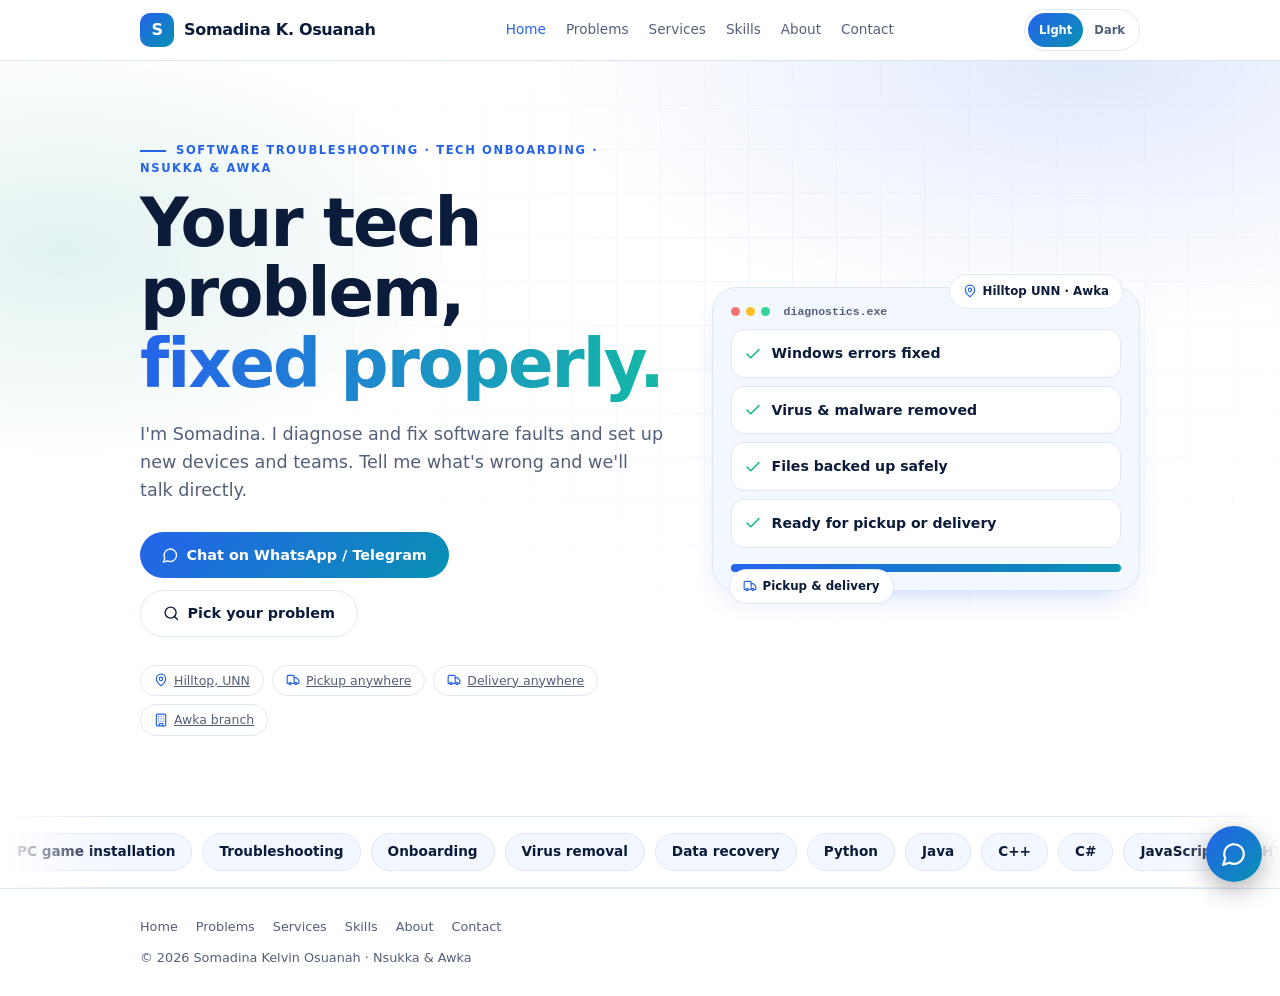
==== commit 5a603321: "Rename index-1.html to index.html" ====
--- a/index.html
+++ b/index.html
@@ -4,12 +4,164 @@
 <meta charset="UTF-8">
 <meta name="viewport" content="width=device-width, initial-scale=1, viewport-fit=cover">
 <meta name="theme-color" content="#060b1a">
-<title>Somadina Kelvin Osuanah | Software Troubleshooting & Tech Onboarding</title>
+<title>Somadina Kelvin Osuanah | Software Troubleshooting &amp; Tech Onboarding</title>
 <meta name="description" content="Software troubleshooting and tech onboarding in Nsukka and Awka. Chat on WhatsApp or Telegram.">
 <script>
 (function(d){d.className='js';try{if(sessionStorage.getItem('sk_seen'))d.className+=' seen'}catch(e){}var t='dark';try{t=localStorage.getItem('sk_theme')}catch(e){}if(t!=='light'&&t!=='dark')t=(window.matchMedia&&matchMedia('(prefers-color-scheme: light)').matches)?'light':'dark';d.dataset.theme=t})(document.documentElement)
 </script>
-<link rel="stylesheet" href="style.css">
+<style>
+:root{--r:22px;--f:system-ui,-apple-system,"Segoe UI",Roboto,"Helvetica Neue",Arial,sans-serif;--e:cubic-bezier(.22,.8,.3,1)}
+[data-theme=light]{--bg:#fff;--fg:#0b1b3a;--muted:#52607a;--card:#f3f7ff;--line:#dfe7f5;--a:#2563eb;--tint:#e3edff;--btn:linear-gradient(135deg,#2563eb,#0891b2);--btn-fg:#fff;--sh:0 14px 34px -20px rgba(37,99,235,.45);--glow:radial-gradient(60% 50% at 85% 0%,rgba(37,99,235,.14),transparent 70%),radial-gradient(45% 40% at 5% 25%,rgba(13,148,136,.12),transparent 70%)}
+[data-theme=dark]{--bg:#060b1a;--fg:#eaf0ff;--muted:#93a3c4;--card:#0e1630;--line:#1e2b4f;--a:#5b9bff;--tint:#13244d;--btn:linear-gradient(135deg,#3b82f6,#22d3ee);--btn-fg:#04122b;--sh:0 0 0 1px rgba(91,155,255,.07),0 18px 40px -22px rgba(59,130,246,.55);--glow:radial-gradient(60% 50% at 85% 0%,rgba(91,155,255,.28),transparent 70%),radial-gradient(45% 40% at 5% 25%,rgba(139,92,246,.2),transparent 70%)}
+*{box-sizing:border-box;margin:0}
+html{scroll-behavior:smooth}
+body{font-family:var(--f);-webkit-text-size-adjust:100%;-webkit-tap-highlight-color:transparent;padding:env(safe-area-inset-top) env(safe-area-inset-right) env(safe-area-inset-bottom) env(safe-area-inset-left);background:var(--bg);color:var(--fg);line-height:1.6;transition:background .3s,color .3s}
+a{color:inherit}
+.wrap{max-width:1040px;margin:0 auto;padding:0 20px}
+section{padding:72px 0}
+h1{font-size:clamp(2.2rem,7vw,4.2rem);line-height:1.05;letter-spacing:-.03em;font-weight:800}
+h2{font-size:clamp(1.6rem,4vw,2.3rem);letter-spacing:-.02em;font-weight:800;margin-bottom:8px}
+.eyebrow{font-size:.72rem;letter-spacing:.14em;text-transform:uppercase;color:var(--a);font-weight:700;margin-bottom:10px}
+.sub{color:var(--muted);max-width:560px}
+header{position:sticky;top:0;z-index:20;background:var(--bg);border-bottom:1px solid var(--line)}
+@media(min-width:900px) and (hover:hover){header{background:color-mix(in srgb,var(--bg) 85%,transparent);-webkit-backdrop-filter:blur(12px);backdrop-filter:blur(12px)}}
+.bar{display:flex;align-items:center;justify-content:space-between;height:60px;gap:12px}
+.brand{font-weight:800;text-decoration:none;letter-spacing:-.02em}
+nav{display:flex;gap:20px;font-size:.85rem;color:var(--muted)}
+nav a{text-decoration:none}nav a:hover{color:var(--fg)}
+.themes{display:flex;border:1px solid var(--line);border-radius:99px;padding:3px}
+.themes button{min-height:34px;border:0;background:none;color:var(--muted);font:600 .72rem var(--f);padding:6px 11px;border-radius:99px;cursor:pointer}
+.themes button.on{background:var(--btn);color:var(--btn-fg)}
+.btn{min-height:46px;display:inline-flex;align-items:center;justify-content:center;gap:8px;border:0;cursor:pointer;font:700 .9rem var(--f);padding:14px 22px;border-radius:99px;background:var(--btn);color:var(--btn-fg);text-decoration:none;transition:transform .15s}
+.btn:hover{transform:translateY(-2px)}
+.btn.ghost{background:none;color:var(--fg);border:1px solid var(--line)}
+.hero{background:var(--glow);padding:80px 0 80px;position:relative;overflow:hidden}
+.hero p{margin:20px 0 28px;font-size:1.1rem;color:var(--muted);max-width:560px}
+.row{display:flex;flex-wrap:wrap;gap:12px}
+.tags{display:flex;flex-wrap:wrap;gap:8px;margin-top:28px}
+.tags span,.tags a{border:1px solid var(--line);border-radius:99px;padding:5px 13px;font-size:.78rem;color:var(--muted)}
+.grid{display:grid;gap:14px;margin-top:32px}
+.g4{grid-template-columns:repeat(auto-fill,minmax(230px,1fr))}
+.g3{grid-template-columns:repeat(auto-fill,minmax(290px,1fr))}
+.card{background:var(--card);border:1px solid var(--line);border-radius:var(--r);padding:22px;box-shadow:var(--sh);text-align:left;color:var(--fg);font:inherit}
+button.card{cursor:pointer;transition:transform .15s,border-color .15s}
+button.card:hover{transform:translateY(-3px);border-color:var(--fg)}
+.card b{display:block;font-size:1rem;margin-bottom:4px}
+.card small{color:var(--muted);font-size:.82rem}
+.num{font-size:2.6rem;font-weight:800;line-height:1;margin-bottom:10px;display:block;color:transparent;-webkit-text-stroke:1.5px #f97316}
+.card ul{list-style:none;padding:0;margin-top:12px;font-size:.85rem;color:var(--muted)}
+.card li:before{content:"— "}
+.band{background:linear-gradient(180deg,var(--card),var(--bg));border-top:1px solid var(--line)}
+.contact{display:grid;gap:12px;margin-top:28px;max-width:420px}
+footer{border-top:1px solid var(--line);padding:28px 0;font-size:.8rem;color:var(--muted)}
+.fab{position:fixed;right:max(18px,env(safe-area-inset-right));bottom:max(18px,env(safe-area-inset-bottom));z-index:30;width:56px;height:56px;border-radius:50%;border:0;background:var(--btn);color:var(--btn-fg);font:800 .7rem var(--f);cursor:pointer;box-shadow:0 8px 24px rgba(0,0,0,.3)}
+dialog{border:1px solid var(--line);border-radius:24px;background:var(--bg);color:var(--fg);padding:26px;width:min(440px,92vw)}
+dialog::backdrop{background:rgba(0,0,0,.65)}
+dialog label{display:block;font-size:.75rem;font-weight:600;color:var(--muted);margin:14px 0 6px}
+dialog input,dialog select,dialog textarea{width:100%;padding:12px 14px;border-radius:12px;border:1px solid var(--line);background:var(--card);color:var(--fg);font:inherit;font-size:16px}
+.two{display:grid;grid-template-columns:1fr 1fr;gap:10px;margin-top:20px}
+#toast{position:fixed;left:50%;bottom:90px;transform:translate(-50%,20px);opacity:0;background:var(--fg);color:var(--bg);padding:12px 18px;border-radius:12px;font-size:.82rem;font-weight:600;transition:.3s;z-index:50;pointer-events:none;max-width:90vw;text-align:center}
+#toast.show{opacity:1;transform:translate(-50%,0)}
+
+.i{width:1.25em;height:1.25em;stroke:currentColor;fill:none;stroke-width:2;stroke-linecap:round;stroke-linejoin:round;flex:none}
+.ico{width:46px;height:46px;border-radius:13px;border:0;background:var(--tint);color:var(--a);display:grid;place-items:center;margin-bottom:14px}
+.ico .i{width:22px;height:22px}
+.btn .i{width:1.15em;height:1.15em}
+.fab .i{width:26px;height:26px}.fab{display:grid;place-items:center}
+.tags span,.tags a{display:inline-flex;align-items:center;gap:6px}.tags .i{width:14px;height:14px;color:var(--a)}
+.hl{background:linear-gradient(90deg,var(--a),#14b8a6);-webkit-background-clip:text;background-clip:text;color:transparent;-webkit-text-fill-color:transparent}
+.chips{display:flex;flex-wrap:wrap;gap:8px;margin-top:14px}.chips span{border:1px solid var(--line);background:var(--bg);border-radius:99px;padding:5px 12px;font-size:.8rem}
+.loc .i{color:var(--a)}
+.g2{grid-template-columns:repeat(auto-fill,minmax(250px,1fr))}
+.loc{display:flex;gap:10px;align-items:flex-start;color:var(--muted);font-size:.88rem;margin-top:14px;max-width:420px}.loc .i{margin-top:3px;color:var(--fg)}
+
+.brand{display:flex;align-items:center;gap:10px}
+.lg{font-style:normal;width:34px;height:34px;border-radius:10px;background:var(--btn);color:var(--btn-fg);display:grid;place-items:center}
+.eyebrow:before{content:"";display:inline-block;width:26px;height:2px;background:var(--a);margin-right:10px;vertical-align:middle}
+.hero:before{content:"";position:absolute;inset:0;opacity:.5;background-image:linear-gradient(var(--line) 1px,transparent 1px),linear-gradient(90deg,var(--line) 1px,transparent 1px);background-size:44px 44px;-webkit-mask-image:radial-gradient(70% 70% at 65% 30%,#000,transparent 75%);mask-image:radial-gradient(70% 70% at 65% 30%,#000,transparent 75%)}
+.hg{position:relative;display:grid;gap:48px;align-items:center}
+@media(min-width:900px){.hg{grid-template-columns:1.1fr .9fr}}
+.dev{position:relative;background:var(--card);border:1px solid var(--line);border-radius:24px;padding:18px;box-shadow:var(--sh)}
+.dh{display:flex;align-items:center;gap:6px;margin-bottom:12px;font:600 .72rem/1 ui-monospace,Menlo,Consolas,monospace;color:var(--muted)}
+.dh i{width:9px;height:9px;border-radius:50%;background:#f87171}.dh i:nth-child(2){background:#fbbf24}.dh i:nth-child(3){background:#34d399}.dh span{margin-left:8px}
+.dl{display:flex;gap:10px;align-items:center;padding:12px;border-radius:13px;background:var(--bg);border:1px solid var(--line);margin-top:8px;font-size:.88rem;font-weight:600}
+.dl .i{color:#10b981;width:18px;height:18px}
+.pb{height:8px;border-radius:9px;background:var(--tint);margin-top:16px;overflow:hidden}
+.pb b{display:block;height:100%;background:var(--btn);transform-origin:left;animation:fill 3.4s var(--e) infinite}
+.fl{position:absolute;display:flex;gap:6px;align-items:center;background:var(--bg);border:1px solid var(--line);box-shadow:var(--sh);border-radius:99px;padding:7px 13px;font-size:.74rem;font-weight:700;animation:float 4s ease-in-out infinite}
+.fl .i{width:14px;height:14px;color:var(--a)}.f1{top:-14px;right:16px}.f2{bottom:-14px;left:16px;animation-delay:-2s}
+.mq{overflow:hidden;padding:16px 0;border-block:1px solid var(--line);-webkit-mask-image:linear-gradient(90deg,transparent,#000 8%,#000 92%,transparent);mask-image:linear-gradient(90deg,transparent,#000 8%,#000 92%,transparent)}
+.mq div{display:flex;gap:10px;width:max-content;animation:mq 32s linear infinite}
+.mq a{text-decoration:none;color:var(--fg);border:1px solid var(--line);background:var(--card);border-radius:99px;padding:7px 16px;font-size:.85rem;font-weight:600;white-space:nowrap}
+.feat{background:var(--btn);color:var(--btn-fg);border:0}.feat small,.feat ul{color:inherit;opacity:.9}.feat .ico{background:rgba(255,255,255,.22);color:inherit}
+@media(min-width:760px){.span2{grid-column:span 2}}
+button.card:hover,.card:hover{border-color:var(--a)}
+.cg{display:grid;gap:32px;align-items:center}
+@media(min-width:900px){.cg{grid-template-columns:1fr 1fr}}
+.cta{display:grid;gap:12px;padding:26px;border-radius:26px;background:var(--btn);color:var(--btn-fg);box-shadow:var(--sh)}
+.cta .btn{background:var(--bg);color:var(--fg)}.cta .btn.ghost{background:rgba(255,255,255,.16);color:inherit;border-color:rgba(255,255,255,.4)}
+.js .dev,.js .dl{opacity:0}.go .dev{animation:rise .8s var(--e) .3s both}.go .dl{animation:rise .6s var(--e) both}
+.dl:nth-child(2){animation-delay:.6s!important}.dl:nth-child(3){animation-delay:.8s!important}.dl:nth-child(4){animation-delay:1s!important}.dl:nth-child(5){animation-delay:1.2s!important}
+@keyframes fill{0%{transform:scaleX(0)}70%,100%{transform:scaleX(1)}}
+@keyframes float{50%{transform:translateY(-7px)}}
+@keyframes mq{to{transform:translateX(-50%)}}
+
+section{scroll-margin-top:64px}
+body{overflow-x:clip}
+nav a.on,.menu a.on{color:var(--a)}
+.bg{width:44px;height:44px;display:grid;place-items:center;border:1px solid var(--line);border-radius:12px;background:var(--card);color:var(--fg);cursor:pointer}
+.bg .i{width:22px;height:22px}
+.menu{position:absolute;left:0;right:0;top:100%;background:var(--bg);border-bottom:1px solid var(--line);padding:6px 20px 20px;box-shadow:var(--sh);animation:drop .25s var(--e)}
+.menu[hidden]{display:none}
+.menu a{display:block;padding:14px 2px;border-bottom:1px solid var(--line);font-weight:600;text-decoration:none}
+@keyframes drop{from{opacity:0;transform:translateY(-8px)}to{opacity:1;transform:none}}
+.sub{margin-top:8px}
+.g3{grid-template-columns:1fr}
+@media(min-width:900px){.g3{grid-template-columns:repeat(3,1fr)}}
+#problems{grid-template-columns:repeat(2,1fr);gap:12px}
+#problems .card{padding:16px}#problems small{font-size:.76rem;display:block;line-height:1.4}#problems .ico{width:40px;height:40px;margin-bottom:10px}
+@media(min-width:1000px){#problems{grid-template-columns:repeat(4,1fr)}#problems .card{padding:20px}}
+#visit .g2{grid-template-columns:repeat(2,1fr);gap:12px}#visit .card{padding:16px}
+@media(min-width:1000px){#visit .g2{grid-template-columns:repeat(4,1fr)}#visit .card{padding:22px}}
+/* ---------- Loading + animations (transform/opacity only: smooth on budget phones) ---------- */
+#loader{position:fixed;inset:0;z-index:100;display:grid;place-items:center;background:var(--bg);transition:opacity .45s var(--e),visibility .45s;animation:loaderFailsafe .01s 3.5s forwards}
+#loader.done{opacity:0;visibility:hidden}
+.mark{width:58px;height:58px;border-radius:16px;display:grid;place-items:center;font-weight:800;font-size:1.5rem;background:var(--btn);color:var(--btn-fg);animation:breathe 1.4s ease-in-out infinite}
+.ring{position:absolute;width:92px;height:92px;border-radius:50%;border:2px solid var(--line);border-top-color:var(--a);animation:spin .9s linear infinite}
+.lwrap{position:relative;display:grid;place-items:center;width:92px;height:92px}
+@keyframes spin{to{transform:rotate(360deg)}}
+@keyframes breathe{50%{transform:scale(.9);opacity:.8}}
+@keyframes loaderFailsafe{to{opacity:0;visibility:hidden}}
+@keyframes rise{from{opacity:0;transform:translateY(22px)}to{opacity:1;transform:none}}
+@keyframes pop{from{opacity:0;transform:translateY(16px) scale(.97)}to{opacity:1;transform:none}}
+@keyframes fade{from{opacity:0}to{opacity:1}}
+.js .hero .eyebrow,.js .hero h1,.js .hero p,.js .hero .row,.js .hero .tags{opacity:0}
+.go .hero .eyebrow,.go .hero h1,.go .hero p,.go .hero .row,.go .hero .tags{animation:rise .7s var(--e) both}
+.go .hero h1{animation-delay:.08s}.go .hero p{animation-delay:.16s}.go .hero .row{animation-delay:.24s}.go .hero .tags{animation-delay:.32s}
+.js .rv{opacity:0;transform:translateY(24px);transition:opacity .6s var(--e),transform .6s var(--e);transition-delay:var(--d,0s)}
+.js .rv.in{opacity:1;transform:none}
+dialog[open]{animation:pop .3s var(--e)}
+dialog[open]::backdrop{animation:fade .3s ease}
+.btn:active,button.card:active{transform:scale(.97)}
+section:not(.hero){content-visibility:auto;contain-intrinsic-size:auto 520px}
+@media(prefers-reduced-motion:reduce){*,*:before,*:after{animation-duration:.01ms!important;animation-delay:0s!important;transition-duration:.01ms!important;scroll-behavior:auto!important}.js .rv,.js .hero *,.js .dl{opacity:1!important;transform:none!important}}
+@media(min-width:1000px){nav{display:flex}.bg,.menu{display:none!important}.themes{margin-left:0}}
+@media(max-width:999px){nav{display:none}.themes{margin-left:auto}}
+@media(max-width:480px){.brand span{display:none}section{padding:56px 0}footer{padding-bottom:96px}}
+
+.seen #loader{display:none}
+.ph{padding:56px 0 44px!important}.ph h1{font-size:clamp(2rem,6vw,3rem)}.ph .sub{margin:14px 0 0}
+a.card{display:block;text-decoration:none}
+.fl2{display:flex;flex-wrap:wrap;gap:6px 18px;margin-bottom:10px}.fl2 a{text-decoration:none}.fl2 a:hover{color:var(--fg)}
+.pg{display:none;min-height:70vh}.pg.act{display:block}html:not(.js) .pg{display:block}
+.ask{display:flex;align-items:center;gap:6px;margin-top:16px;font-size:.8rem;font-weight:700;color:var(--a)}.feat .ask{color:inherit}.ask .i{width:14px;height:14px}
+.end{padding:0 0 64px!important;text-align:center}
+#services .g3{grid-template-columns:1fr}@media(min-width:720px){#services .g3{grid-template-columns:repeat(2,1fr)}}
+#problems .card:last-child:nth-child(odd){grid-column:1/-1}
+@media(min-width:1000px){#problems{grid-template-columns:repeat(3,1fr)!important}#problems .card:last-child:nth-child(odd){grid-column:auto}}
+.tags a:hover,.mq a:hover{border-color:var(--a)}
+.mq:hover div,.mq:active div{animation-play-state:paused}
+</style>
 </head>
 <body>
 <div id="loader" aria-hidden="true"><div class="lwrap"><div class="ring"></div><div class="mark">S</div></div></div>
@@ -33,25 +185,27 @@
 <symbol id="code" viewBox="0 0 24 24"><path d="m16 18 6-6-6-6M8 6l-6 6 6 6"/></symbol>
 <symbol id="burger" viewBox="0 0 24 24"><path d="M4 6h16M4 12h16M4 18h16"/></symbol>
 <symbol id="x" viewBox="0 0 24 24"><path d="M18 6 6 18M6 6l12 12"/></symbol>
+<symbol id="game" viewBox="0 0 24 24"><path d="M6 11h4M8 9v4M15 12h.01M18 10h.01"/><path d="M17.32 5H6.68a4 4 0 0 0-3.98 3.59C2.6 9.42 2 14.46 2 16a3 3 0 0 0 3 3c1 0 1.5-.5 2-1l1.41-1.41A2 2 0 0 1 9.83 16h4.34a2 2 0 0 1 1.41.59L17 18c.5.5 1 1 2 1a3 3 0 0 0 3-3c0-1.55-.6-6.58-.69-7.26A4 4 0 0 0 17.32 5z"/></symbol>
 <symbol id="cap" viewBox="0 0 24 24"><path d="M21.42 10.92a1 1 0 0 0-.02-1.84L12.83 5.18a2 2 0 0 0-1.66 0L2.6 9.08a1 1 0 0 0 0 1.83l8.58 3.91a2 2 0 0 0 1.66 0z"/><path d="M22 10v6M6 12.5V16a6 3 0 0 0 12 0v-3.5"/></symbol>
 </defs></svg>
 <header><div class="wrap bar">
-  <a class="brand" href="index.html"><i class="lg">S</i><span>Somadina K. Osuanah</span></a>
-  <nav><a href="index.html" class="on">Home</a><a href="services.html">Services</a><a href="about.html">About</a><a href="contact.html">Contact</a></nav>
+  <a class="brand" href="#/"><i class="lg">S</i><span>Somadina K. Osuanah</span></a>
+  <nav><a href="#/" data-p="index">Home</a><a href="#/problems" data-p="problems">Problems</a><a href="#/services" data-p="services">Services</a><a href="#/skills" data-p="skills">Skills</a><a href="#/about" data-p="about">About</a><a href="#/contact" data-p="contact">Contact</a></nav>
   <div class="themes" role="group" aria-label="Theme"><button data-t="light">Light</button><button data-t="dark">Dark</button></div>
   <button class="bg" id="bg" aria-label="Menu" aria-expanded="false" aria-controls="menu"><svg class="i"><use href="#burger"/></svg></button>
 </div>
-<div class="menu" id="menu" hidden><a href="index.html" class="on">Home</a><a href="services.html">Services</a><a href="about.html">About</a><a href="contact.html">Contact</a><button class="btn" style="width:100%;margin-top:14px" onclick="openChat('')"><svg class="i" aria-hidden="true"><use href="#chat"/></svg> Chat now</button></div></header>
+<div class="menu" id="menu" hidden><a href="#/" data-p="index">Home</a><a href="#/problems" data-p="problems">Problems</a><a href="#/services" data-p="services">Services</a><a href="#/skills" data-p="skills">Skills</a><a href="#/about" data-p="about">About</a><a href="#/contact" data-p="contact">Contact</a><button class="btn" style="width:100%;margin-top:14px" onclick="openChat('')"><svg class="i" aria-hidden="true"><use href="#chat"/></svg> Chat now</button></div></header>
 <main id="top">
+<div class="pg" id="pg-index">
 <section class="hero"><div class="wrap hg"><div>
   <div class="eyebrow">Software troubleshooting · Tech onboarding · Nsukka &amp; Awka</div>
   <h1>Your tech problem,<br><span class="hl">fixed properly.</span></h1>
   <p>I'm Somadina. I diagnose and fix software faults and set up new devices and teams. Tell me what's wrong and we'll talk directly.</p>
   <div class="row">
     <button class="btn" onclick="openChat('')"><svg class="i" aria-hidden="true"><use href="#chat"/></svg> Chat on WhatsApp / Telegram</button>
-    <a class="btn ghost" href="#problem"><svg class="i" aria-hidden="true"><use href="#search"/></svg> Pick your problem</a>
-  </div>
-  <div class="tags"><span><svg class="i" aria-hidden="true"><use href="#pin"/></svg> Hilltop, UNN</span><span><svg class="i" aria-hidden="true"><use href="#truck"/></svg> Pickup anywhere</span><span><svg class="i" aria-hidden="true"><use href="#truck"/></svg> Delivery anywhere</span><span><svg class="i" aria-hidden="true"><use href="#building"/></svg> Awka branch</span></div>
+    <a class="btn ghost" href="#/problems"><svg class="i" aria-hidden="true"><use href="#search"/></svg> Pick your problem</a>
+  </div>
+  <div class="tags"><a href="#/contact"><svg class="i" aria-hidden="true"><use href="#pin"/></svg> Hilltop, UNN</a><a href="#/contact"><svg class="i" aria-hidden="true"><use href="#truck"/></svg> Pickup anywhere</a><a href="#/contact"><svg class="i" aria-hidden="true"><use href="#truck"/></svg> Delivery anywhere</a><a href="#/contact"><svg class="i" aria-hidden="true"><use href="#building"/></svg> Awka branch</a></div>
 </div>
   <div class="dev" aria-hidden="true">
     <div class="dh"><i></i><i></i><i></i><span>diagnostics.exe</span></div>
@@ -65,34 +219,90 @@
   </div>
 </div></section>
 
-<div class="mq" aria-hidden="true"><div id="mq"></div></div>
-
+<div class="mq"><div id="mq"></div></div>
+</div>
+<div class="pg" id="pg-problems">
 <section id="problem"><div class="wrap">
   <div class="eyebrow">Step 1</div><h2>What's the problem?</h2>
   <p class="sub">Tap the one closest to yours. A chat opens with your message already written.</p>
   <div class="grid g4" id="problems"></div>
 </div></section>
+</div>
+<div class="pg" id="pg-services">
+<section id="services"><div class="wrap">
+  <div class="eyebrow">What I do</div><h2>Services</h2>
+  <p class="sub">Tap a service to message me about it.</p>
+  <div class="grid g3">
+    <button class="card feat" onclick="openChat('Software or app not working')"><div class="ico"><svg class="i" aria-hidden="true"><use href="#shield"/></svg></div><b>Software Troubleshooting</b><small>Find the cause, not just the symptom.</small><ul><li>Windows repair and reinstall</li><li>Virus and malware removal</li><li>Slow, crashing or boot issues</li></ul><span class="ask">Ask about this <svg class="i" aria-hidden="true"><use href="#send"/></svg></span></button>
+    <button class="card" onclick="openChat('New laptop or staff onboarding')"><div class="ico"><svg class="i" aria-hidden="true"><use href="#users"/></svg></div><b>Onboarding &amp; Support</b><small>New device or new team, ready to use.</small><ul><li>New laptop setup</li><li>Staff accounts and software</li><li>Remote and on-site help</li></ul><span class="ask">Ask about this <svg class="i" aria-hidden="true"><use href="#send"/></svg></span></button>
+    <button class="card" onclick="openChat('PC game installation')"><div class="ico"><svg class="i" aria-hidden="true"><use href="#game"/></svg></div><b>PC Games Installation</b><small>Get your games installed and running.</small><ul><li>Steam, Epic and other launchers</li><li>Game installs and updates</li><li>Checking your PC can run them</li></ul><span class="ask">Ask about this <svg class="i" aria-hidden="true"><use href="#send"/></svg></span></button>
+    <button class="card" onclick="openChat('Data backup or recovery')"><div class="ico"><svg class="i" aria-hidden="true"><use href="#drive"/></svg></div><b>Data Backup &amp; Recovery</b><small>Keep your files safe and get them back.</small><ul><li>Backup before a reinstall</li><li>File recovery help</li><li>Cloud storage setup</li></ul><span class="ask">Ask about this <svg class="i" aria-hidden="true"><use href="#send"/></svg></span></button>
+  </div>
+</div></section>
 
 <section><div class="wrap">
-  <div class="eyebrow">Explore</div><h2>Find out more</h2>
+  <div class="eyebrow">Process</div><h2>How it works</h2>
   <div class="grid g3">
-    <a class="card" href="services.html"><div class="ico"><svg class="i" aria-hidden="true"><use href="#shield"/></svg></div><b>Services</b><small>Troubleshooting, onboarding and data care, and how it works.</small></a>
-    <a class="card" href="about.html"><div class="ico"><svg class="i" aria-hidden="true"><use href="#code"/></svg></div><b>About &amp; skills</b><small>Who I am, what I know, and my featured project.</small></a>
-    <a class="card" href="contact.html"><div class="ico"><svg class="i" aria-hidden="true"><use href="#pin"/></svg></div><b>Visit &amp; contact</b><small>Hilltop UNN, Awka, pickup and delivery.</small></a>
-  </div>
-</div></section>
-
-<section class="band"><div class="wrap cg">
+    <div class="card"><div class="ico"><svg class="i" aria-hidden="true"><use href="#search"/></svg></div><span class="num">01</span><b>Pick your problem</b><small>Choose it above, add a few details.</small></div>
+    <div class="card"><div class="ico"><svg class="i" aria-hidden="true"><use href="#chat"/></svg></div><span class="num">02</span><b>Chat with me</b><small>WhatsApp or Telegram. I confirm the fault and the rate.</small></div>
+    <div class="card"><div class="ico"><svg class="i" aria-hidden="true"><use href="#check"/></svg></div><span class="num">03</span><b>Get it fixed</b><small>Remote where possible, hands-on where needed.</small></div>
+  </div>
+</div></section>
+
+<section class="end"><div class="wrap"><button class="btn" onclick="openChat('')"><svg class="i" aria-hidden="true"><use href="#chat"/></svg> Chat on WhatsApp / Telegram</button></div></section>
+</div>
+<div class="pg" id="pg-skills">
+<section id="skills"><div class="wrap">
+  <div class="eyebrow">Skills</div><h2>What I can do for you</h2>
+  <p class="sub">Hands-on technical skills, from fixing devices to explaining the fix in plain language.</p>
+  <div class="grid g3">
+        <div class="card"><div class="ico"><svg class="i" aria-hidden="true"><use href="#shield"/></svg></div><b>Software &amp; Troubleshooting</b><div class="chips"><span>Software installation</span><span>PC game installation</span><span>Troubleshooting</span><span>Windows repair</span><span>Virus &amp; malware removal</span></div></div>
+    <div class="card"><div class="ico"><svg class="i" aria-hidden="true"><use href="#users"/></svg></div><b>Onboarding &amp; Support</b><div class="chips"><span>Device &amp; software setup</span><span>Staff onboarding</span><span>Clear explanations for non-technical users</span><span>Remote &amp; on-site help</span></div></div>
+    <div class="card"><div class="ico"><svg class="i" aria-hidden="true"><use href="#code"/></svg></div><b>Programming &amp; Web</b><div class="chips"><span>Python</span><span>Java</span><span>C++</span><span>C#</span><span>JavaScript</span><span>HTML</span><span>CSS</span><span>MySQL</span><span>Vercel deployment</span></div></div>
+  </div>
+</div></section>
+
+<section class="end"><div class="wrap"><button class="btn" onclick="openChat('')"><svg class="i" aria-hidden="true"><use href="#chat"/></svg> Chat on WhatsApp / Telegram</button></div></section>
+</div>
+<div class="pg" id="pg-about">
+<section id="about" class="band"><div class="wrap">
+  <div class="eyebrow">About</div><div class="ico"><svg class="i" aria-hidden="true"><use href="#cap"/></svg></div><h2>Somadina Kelvin Osuanah</h2>
+  <p class="sub">300-level Computer and Robotics Education student at the University of Nigeria, Nsukka. Self-taught across Python, Java, C++, C# and JavaScript, and experienced in solving real technical problems for real users. I fix the issue, then explain it clearly.</p>
+</div></section>
+
+<section id="work"><div class="wrap">
+  <div class="eyebrow">Work</div><h2>Featured project</h2>
+  <div class="grid"><div class="card"><b>UNN Computer &amp; Robotics Education Portal</b>
+    <small>Department website with academic information, updates and resources. Built with HTML, Tailwind CSS and JavaScript.</small><br><br>
+    <a class="btn ghost" href="https://computer-and-robotics-education.vercel.app" target="_blank" rel="noopener">View live site</a></div></div>
+</div></section>
+
+<section class="end"><div class="wrap"><button class="btn" onclick="openChat('')"><svg class="i" aria-hidden="true"><use href="#chat"/></svg> Chat on WhatsApp / Telegram</button></div></section>
+</div>
+<div class="pg" id="pg-contact">
+<section id="contact" class="band"><div class="wrap cg">
   <div><div class="eyebrow">Contact</div><h2>Ready to get it fixed?</h2><p class="sub">Same number for calls and WhatsApp. Telegram: @Rhomell0. Mon–Sat, 8:00 AM – 6:00 PM.</p><div class="loc"><svg class="i" aria-hidden="true"><use href="#pin"/></svg><span>Hilltop, UNN, Nsukka. Branch in Awka, Anambra. Pickup and delivery anywhere (delivery charges apply).</span></div></div>
   <div class="cta">
     <button class="btn" onclick="openChat('')"><svg class="i" aria-hidden="true"><use href="#chat"/></svg> WhatsApp</button>
     <button class="btn ghost" onclick="openChat('','telegram')"><svg class="i" aria-hidden="true"><use href="#send"/></svg> Telegram</button>
-    <a class="btn ghost" id="call" href="#"><svg class="i" aria-hidden="true"><use href="#phone"/></svg> Call +234 802 617 9274</a>
+    <a class="btn ghost call" href="#"><svg class="i" aria-hidden="true"><use href="#phone"/></svg> Call +234 802 617 9274</a>
     <a class="btn ghost" href="mailto:somadinakelvinosuanah@gmail.com"><svg class="i" aria-hidden="true"><use href="#mail"/></svg> somadinakelvinosuanah@gmail.com</a>
   </div>
 </div></section>
+
+<section id="visit" class="band"><div class="wrap">
+  <div class="eyebrow">Visit, pickup or delivery</div><h2>Get it to me, or I come to you</h2>
+  <p class="sub">Pick whichever is easiest. Pickup and delivery are available anywhere.</p>
+  <div class="grid g2">
+    <div class="card"><div class="ico"><svg class="i" aria-hidden="true"><use href="#door"/></svg></div><b>Walk in</b><small>Hilltop, University of Nigeria, Nsukka (UNN).</small></div>
+    <div class="card"><div class="ico"><svg class="i" aria-hidden="true"><use href="#truck"/></svg></div><b>Pickup anywhere</b><small>I come and collect your device from wherever you are.</small></div>
+    <div class="card"><div class="ico"><svg class="i" aria-hidden="true"><use href="#truck"/></svg></div><b>Delivery anywhere</b><small>Repaired device brought back to you. Delivery charges apply.</small></div>
+    <div class="card"><div class="ico"><svg class="i" aria-hidden="true"><use href="#building"/></svg></div><b>Awka branch</b><small>Also available in Awka, Anambra State.</small></div>
+  </div>
+</div></section>
+</div>
 </main>
-<footer><div class="wrap"><div class="fl2"><a href="index.html">Home</a><a href="services.html">Services</a><a href="about.html">About</a><a href="contact.html">Contact</a></div>© 2026 Somadina Kelvin Osuanah · Nsukka &amp; Awka</div></footer>
+<footer><div class="wrap"><div class="fl2"><a href="#/" data-p="index">Home</a><a href="#/problems" data-p="problems">Problems</a><a href="#/services" data-p="services">Services</a><a href="#/skills" data-p="skills">Skills</a><a href="#/about" data-p="about">About</a><a href="#/contact" data-p="contact">Contact</a></div>© 2026 Somadina Kelvin Osuanah · Nsukka &amp; Awka</div></footer>
 <button class="fab" onclick="openChat('')" aria-label="Chat"><svg class="i" aria-hidden="true"><use href="#chat"/></svg></button>
 <dialog id="dlg">
   <h3 style="font-size:1.2rem">Message Somadina</h3>
@@ -106,6 +316,79 @@
   <button class="btn ghost" style="width:100%;margin-top:10px;border:0" onclick="dlg.close()">Cancel</button>
 </dialog>
 <div id="toast"></div>
-<script src="app.js" defer></script>
+<script>
+
+/* EDIT HERE: number in international format (digits only); Telegram @username without "@" */
+const CONFIG={whatsappNumber:'2348026179274',telegramUsername:'Rhomell0'};
+const PROBLEMS=[
+ ['Slow, crashing or stuck on boot','Windows errors and freezes','gauge'],
+ ['Windows install or repair','Reinstall, reset or fix Windows','laptop'],
+ ['Virus or malware','Pop-ups, hijacked browser, ransomware','shield'],
+ ['Software or app not working','Installs, licences, errors','app'],
+ ['New laptop or staff onboarding','Setup for you or your team','users'],
+ ['Data backup or recovery','Save or retrieve your files','drive'],
+ ['PC game installation','Install and set up games on your PC','game'],
+ ['Pickup or delivery request','Book a collection or drop-off','truck'],
+ ['Something else','Not sure yet? Just ask','chat']
+];
+const SK=['PC game installation','Troubleshooting','Onboarding','Virus removal','Data recovery','Python','Java','C++','C#','JavaScript','HTML','CSS','MySQL','Vercel'];
+const $=id=>document.getElementById(id),dlg=$('dlg');
+if($('problems'))$('problems').innerHTML=PROBLEMS.map(([t,s,ic],i)=>`<button class="card" onclick="openChat('${t}')"><div class="ico"><svg class="i" aria-hidden="true"><use href="#${ic}"/></svg></div><b>${t}</b><small>${s}</small></button>`).join('');
+$('svc').innerHTML=PROBLEMS.map(([t])=>`<option>${t}</option>`).join('');
+if($('mq'))(h=>$('mq').innerHTML=h+h)(SK.map(x=>`<a href="#/skills">${x}</a>`).join(''));
+document.querySelectorAll('.call').forEach(a=>a.href='tel:+'+CONFIG.whatsappNumber);
+
+function openChat(p){if(p)$('svc').value=p;dlg.showModal()}
+function toast(m){const t=$('toast');t.textContent=m;t.classList.add('show');setTimeout(()=>t.classList.remove('show'),4500)}
+function copy(t){try{navigator.clipboard.writeText(t)}catch(e){const a=document.createElement('textarea');a.value=t;document.body.appendChild(a);a.select();document.execCommand('copy');a.remove()}}
+function send(ch){
+ const n=$('nm').value.trim(),d=$('dt').value.trim();
+ const msg=`Hello Somadina, ${n?'my name is '+n+'. ':''}I found you through your website.\n\nProblem: ${$('svc').value}${d?'\nDetails: '+d:''}\n\nPlease let me know how we can fix this.`;
+ dlg.close();
+ if(ch==='whatsapp'){window.open(`https://wa.me/${CONFIG.whatsappNumber}?text=${encodeURIComponent(msg)}`,'_blank','noopener')}
+ else{copy(msg);const u=CONFIG.telegramUsername.includes('YOUR_')?`https://t.me/+${CONFIG.whatsappNumber}`:`https://t.me/${CONFIG.telegramUsername}`;
+  window.open(u,'_blank','noopener');toast('Message copied. Paste it in the Telegram chat and send.')}
+}
+function setTheme(t){document.documentElement.dataset.theme=t;document.querySelector('meta[name=theme-color]').content=t==='light'?'#ffffff':'#060b1a';document.querySelectorAll('.themes button').forEach(b=>b.classList.toggle('on',b.dataset.t===t));try{localStorage.setItem('sk_theme',t)}catch(e){}}
+document.querySelectorAll('.themes button').forEach(b=>b.onclick=()=>setTheme(b.dataset.t));
+setTheme(document.documentElement.dataset.theme);
+/* Mobile menu + active link highlight */
+const mn=$('menu'),bg=$('bg');
+function menu(o){mn.hidden=!o;bg.setAttribute('aria-expanded',o);bg.querySelector('use').setAttribute('href',o?'#x':'#burger')}
+bg.onclick=()=>menu(mn.hidden);
+mn.onclick=e=>{if(e.target.closest('a,button'))menu(false)};
+document.addEventListener('keydown',e=>{if(e.key==='Escape')menu(false)});
+document.addEventListener('click',e=>{if(!mn.hidden&&!e.target.closest('header'))menu(false)});
+
+
+/* Loader hides on DOM ready (never waits for images/fonts): short minimum so it feels intentional, hard cap for slow nets */
+const t0=performance.now(),root=document.documentElement;
+function start(){
+ try{sessionStorage.setItem('sk_seen','1')}catch(e){}
+ const ld=$('loader');ld.classList.add('done');root.classList.add('go');
+ setTimeout(()=>ld.remove(),600);
+ const els=document.querySelectorAll('.eyebrow:not(.hero .eyebrow),section:not(.hero) h2,.sub,section:not(.hero) .card,.cta');
+ els.forEach(e=>e.classList.add('rv'));
+ document.querySelectorAll('.grid').forEach(g=>[...g.children].forEach((c,i)=>c.style.setProperty('--d',Math.min(i,6)*.07+'s')));
+ if(!('IntersectionObserver' in window)){els.forEach(e=>e.classList.add('in'));return}
+ const io=window.__io=new IntersectionObserver(es=>es.forEach(x=>{if(x.isIntersecting){x.target.classList.add('in');io.unobserve(x.target)}}),{rootMargin:'0px 0px -8% 0px'});
+ els.forEach(e=>io.observe(e));
+}
+setTimeout(start,root.classList.contains('seen')?0:Math.max(0,600-(performance.now()-t0)));
+
+/* Page router: one file, four pages (#/ , #/services , #/about , #/contact) */
+const TITLES={index:'Somadina Kelvin Osuanah | Software Troubleshooting & Tech Onboarding',problems:'Pick Your Problem | Somadina Kelvin Osuanah',skills:'Skills | Somadina Kelvin Osuanah',services:'Services | Somadina Kelvin Osuanah',about:'About & Skills | Somadina Kelvin Osuanah',contact:'Contact | Somadina Kelvin Osuanah'};
+function route(){
+ const h=location.hash;if(h&&h.indexOf('#/')!==0)return;
+ const k=h.replace(/^#\/?/,'').replace(/\/$/,'');const id=TITLES[k]?k:'index';
+ document.querySelectorAll('.pg').forEach(p=>p.classList.toggle('act',p.id==='pg-'+id));
+ document.querySelectorAll('nav a,#menu a,.fl2 a').forEach(a=>a.classList.toggle('on',a.dataset.p===id));
+ document.title=TITLES[id];
+ window.scrollTo({top:0,behavior:'instant'});
+ if(window.__io)document.getElementById('pg-'+id).querySelectorAll('.rv').forEach(e=>{e.classList.remove('in');window.__io.observe(e)});
+}
+addEventListener('hashchange',route);route();
+
+</script>
 </body>
-</html>+</html>
